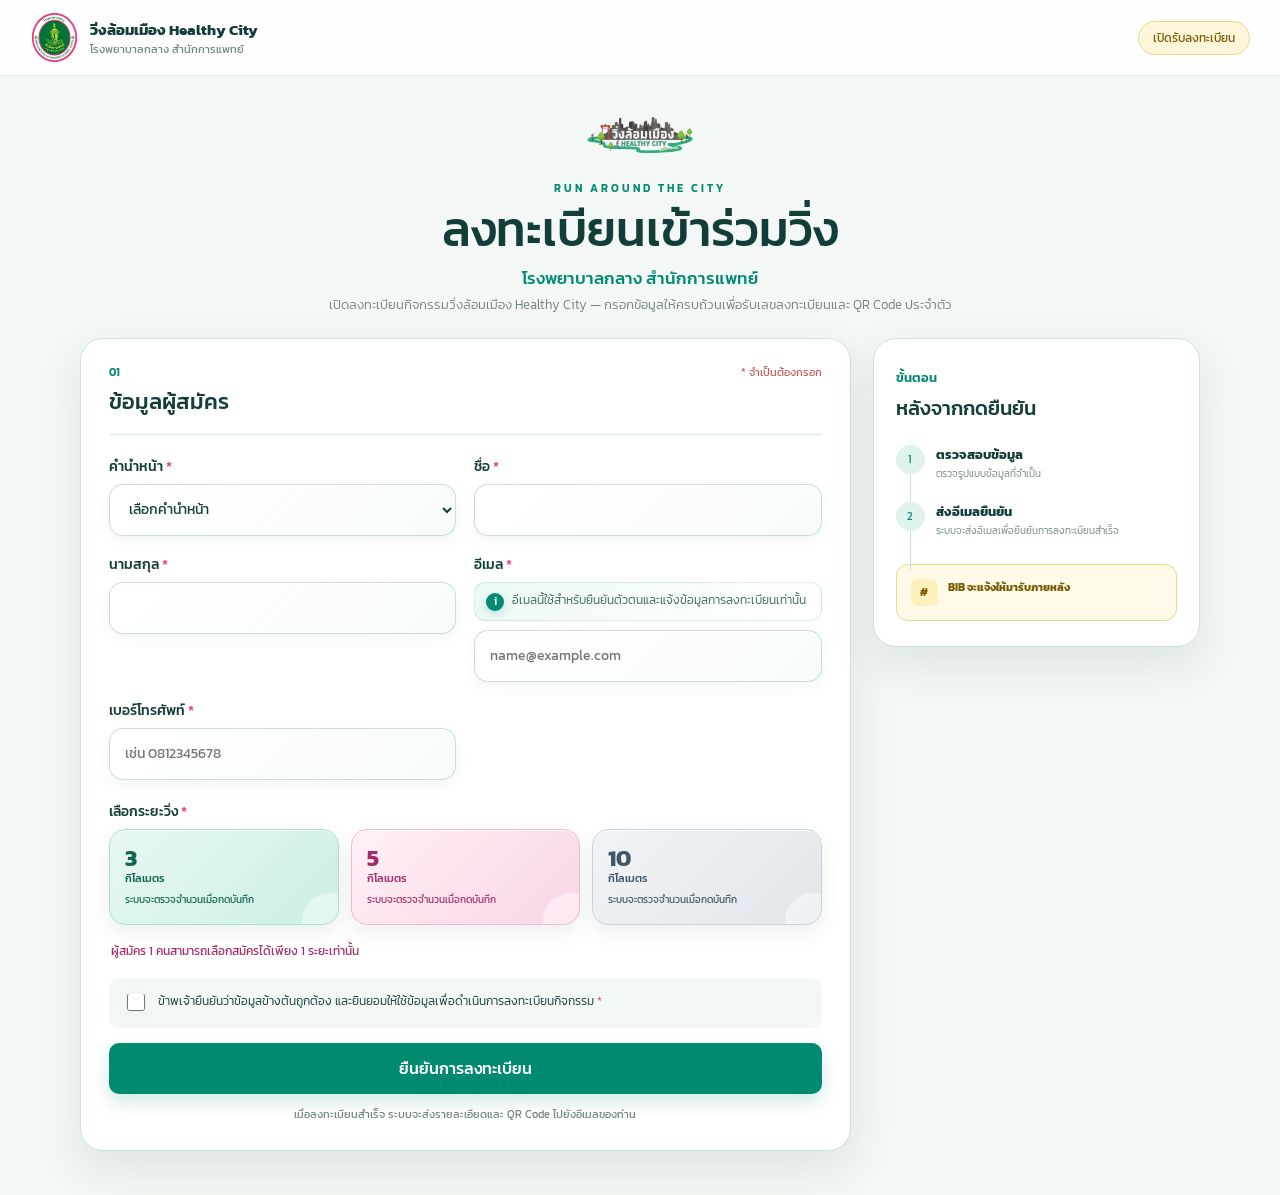
==== index.html @ 1ace6d81 "Add files via upload" ====
<!DOCTYPE html>
<html lang="th">
<head>
  <meta charset="UTF-8">
  <meta name="viewport" content="width=device-width, initial-scale=1">
  <meta name="theme-color" content="#087f5b">
  <title>ลงทะเบียนกิจกรรมวิ่งล้อมเมือง</title>
  <style>
    /* ฝังฟอนต์ Kanit ไว้ในไฟล์ เพื่อให้แสดงผลได้แม้เปิดแบบออฟไลน์ */
    @font-face{font-family:'Kanit';font-style:normal;font-display:swap;font-weight:300;src:url([data-uri]) format('woff2')}
    @font-face{font-family:'Kanit';font-style:normal;font-display:swap;font-weight:300;src:url([data-uri]) format('woff2')}
    @font-face{font-family:'Kanit';font-style:normal;font-display:swap;font-weight:400;src:url([data-uri]) format('woff2')}
    @font-face{font-family:'Kanit';font-style:normal;font-display:swap;font-weight:400;src:url([data-uri]) format('woff2')}
    @font-face{font-family:'Kanit';font-style:normal;font-display:swap;font-weight:500;src:url([data-uri]) format('woff2')}
    @font-face{font-family:'Kanit';font-style:normal;font-display:swap;font-weight:500;src:url([data-uri]) format('woff2')}
    @font-face{font-family:'Kanit';font-style:normal;font-display:swap;font-weight:600;src:url([data-uri]) format('woff2')}
    @font-face{font-family:'Kanit';font-style:normal;font-display:swap;font-weight:600;src:url([data-uri]) format('woff2')}
    @font-face{font-family:'Kanit';font-style:normal;font-display:swap;font-weight:700;src:url([data-uri]) format('woff2')}
    @font-face{font-family:'Kanit';font-style:normal;font-display:swap;font-weight:700;src:url([data-uri]) format('woff2')}
    :root{--green:#008b70;--green-dark:#073f3b;--mint:#eaf6f2;--pink:#e83f83;--yellow:#fff6d9;--ink:#123d39;--muted:#6f8580;--line:#cfe0dc;--danger:#c73535}
    *{box-sizing:border-box}
    [hidden]{display:none!important}
    /* หน้าพบชื่อ–นามสกุลซ้ำต้องมีเฉพาะปุ่มตรวจสอบและยืนยัน */
    .dialog.warning #qrLink,
    .dialog.warning #runnerDetailsPanel{display:none!important}
    body{margin:0;min-height:100vh;font-family:"Kanit",sans-serif;color:var(--ink);background:#f3f7f5}
    .topbar{height:76px;padding:10px 30px;display:flex;align-items:center;justify-content:space-between;background:rgba(255,255,255,.86);border-bottom:1px solid #e4ece9}
    .brand{display:flex;align-items:center;gap:11px}.brand img{width:49px;height:49px;object-fit:contain}.brand-text strong{display:block;font-size:15px}.brand-text span{display:block;color:var(--muted);font-size:11px}
    .status{padding:7px 14px;color:#765b00;background:var(--yellow);border:1px solid #edd689;border-radius:999px;font-size:12px}
    .page{width:min(100% - 36px,1120px);margin:auto;padding:20px 0 44px}
    .hero{text-align:center;padding:0 16px 24px}.event-logo{width:170px;height:78px;object-fit:contain;mix-blend-mode:multiply}.eyebrow{margin:0;color:var(--green);font-size:11px;font-weight:600;letter-spacing:3px}
    h1{margin:7px auto 2px;font-size:clamp(30px,4vw,48px);line-height:1.12;font-weight:500}.organization{margin:8px 0 0;color:var(--green);font-size:17px;font-weight:500}.subtitle{margin:4px 0 0;color:var(--muted);font-size:13px;font-weight:300}
    .layout{display:grid;grid-template-columns:minmax(0,2fr) minmax(245px,.85fr);gap:22px;align-items:start}
    .card,.steps{background:#fff;border:1px solid var(--line);border-radius:23px;box-shadow:0 18px 45px rgba(28,77,67,.10)}
    .card{padding:25px 28px 28px}.section-head{display:flex;justify-content:space-between;gap:16px;padding-bottom:15px;margin-bottom:20px;border-bottom:3px solid #edf3f1}.section-no{margin:0 0 5px;color:var(--green);font-size:11px;font-weight:600}.section-head h2{margin:0;font-size:22px;font-weight:500}.required-note{margin:0;color:#c65d5d;font-size:11px}
    .grid{display:grid;grid-template-columns:repeat(2,minmax(0,1fr));gap:18px}.field.full{grid-column:1/-1}label{display:block;margin-bottom:7px;font-size:14px;font-weight:500}.required{color:var(--pink)}
    input,select{width:100%;min-height:52px;padding:12px 15px;color:var(--ink);font:400 14px "Kanit",sans-serif;background:linear-gradient(135deg,rgba(255,255,255,.92),rgba(244,250,248,.78));border:1px solid rgba(136,180,169,.42);border-radius:14px;outline:none;box-shadow:inset 0 1px 0 rgba(255,255,255,.92),0 5px 14px rgba(26,82,67,.05);transition:border-color .22s,box-shadow .22s,transform .22s,background .22s}input:hover,select:hover{border-color:rgba(0,139,112,.42);background:rgba(255,255,255,.96)}input:focus,select:focus{border-color:var(--green);background:#fff;box-shadow:0 0 0 4px rgba(0,139,112,.10),0 10px 24px rgba(12,92,72,.10);transform:translateY(-1px)}
    .email-note{display:flex;align-items:flex-start;gap:8px;margin:0 0 9px;padding:9px 11px;color:#3f675d;font-size:11.5px;font-weight:300;line-height:1.45;background:linear-gradient(135deg,rgba(233,248,243,.88),rgba(255,255,255,.82));border:1px solid rgba(0,139,112,.14);border-radius:11px}.email-note::before{content:"i";display:grid;place-items:center;flex:0 0 18px;height:18px;margin-top:1px;color:#fff;font-size:11px;font-weight:500;background:var(--green);border-radius:50%;box-shadow:0 3px 8px rgba(0,139,112,.22)}
    .distance-label{margin-top:3px}.distance-options{display:grid;grid-template-columns:repeat(3,1fr);gap:12px}.distance-note{margin:10px 2px 0;color:#a52d66;font-size:12px;font-weight:400;line-height:1.5}.distance-option{position:relative}.distance-option input{position:absolute;opacity:0;pointer-events:none}.distance-option span{position:relative;display:flex;min-height:96px;padding:14px 15px;overflow:hidden;flex-direction:column;justify-content:center;border:1px solid transparent;border-radius:16px;font-size:11px;cursor:pointer;box-shadow:0 8px 20px rgba(24,77,63,.08),inset 0 1px 0 rgba(255,255,255,.9);transition:transform .2s,box-shadow .2s,border-color .2s}.distance-option span::after{content:"";position:absolute;width:56px;height:56px;right:-20px;bottom:-25px;border-radius:50%;background:rgba(255,255,255,.44)}.distance-option:nth-child(1) span{color:#11644f;background:linear-gradient(135deg,#e7f8f1,#ccefe3);border-color:#a9dfcd}.distance-option:nth-child(2) span{color:#a52d66;background:linear-gradient(135deg,#fff0f6,#f9d5e6);border-color:#efb9d2}.distance-option:nth-child(3) span{color:#40576a;background:linear-gradient(135deg,#f1f4f6,#dfe6ea);border-color:#c9d4da}.distance-option b{font-size:23px;line-height:1;color:currentColor}.quota-status{position:relative;z-index:1;display:block;margin-top:7px;font-size:10px;font-weight:400;line-height:1.35}.quota-status.full{color:#b42318;font-weight:600}.distance-option span:hover{transform:translateY(-2px);box-shadow:0 12px 26px rgba(24,77,63,.13),inset 0 1px 0 rgba(255,255,255,.95)}.distance-option input:focus-visible+span{outline:3px solid rgba(0,139,112,.22);outline-offset:2px}.distance-option input:checked+span{transform:translateY(-3px);border-color:var(--green);box-shadow:0 0 0 3px rgba(0,139,112,.15),0 14px 28px rgba(16,94,73,.16)}.distance-option input:checked+span::before{content:"✓";position:absolute;display:grid;place-items:center;top:9px;right:9px;width:22px;height:22px;color:#fff;font-size:12px;font-weight:500;background:var(--green);border-radius:50%;box-shadow:0 4px 10px rgba(0,139,112,.25)}.distance-option input:disabled+span{color:#777;background:#eef1f2;border-color:#d7dddf;cursor:not-allowed;filter:grayscale(.35);box-shadow:none}.distance-option input:disabled+span:hover{transform:none}.distance-option input:disabled+span::before{content:"เต็มแล้ว";position:absolute;z-index:2;top:8px;right:8px;padding:3px 7px;color:#fff;font-size:9px;font-weight:600;background:#c5392f;border-radius:999px}
    .terms{display:flex;align-items:flex-start;gap:10px;padding:14px;margin:18px 0 15px;background:#f3f8f6;border-radius:10px}.terms input{flex:0 0 auto;width:18px;min-height:18px;margin-top:1px;accent-color:var(--green)}.terms label{margin:0;font-size:12px;font-weight:300;line-height:1.55}
    button{width:100%;min-height:51px;padding:11px 18px;color:#fff;font:500 16px "Kanit",sans-serif;background:var(--green);border:0;border-radius:10px;cursor:pointer;box-shadow:0 8px 18px rgba(0,139,112,.18);transition:.2s}button:hover{background:#00765f;transform:translateY(-1px)}button:disabled{opacity:.62;cursor:wait;transform:none}.privacy{margin:12px 0 0;color:var(--muted);text-align:center;font-size:11px}
    .steps{padding:25px 22px}.steps small{color:var(--green);font-weight:600}.steps h2{margin:5px 0 22px;font-size:20px;font-weight:500}.step{display:grid;grid-template-columns:29px 1fr;gap:11px;position:relative;padding-bottom:21px}.step:not(:last-of-type)::after{content:"";position:absolute;left:14px;top:29px;width:1px;height:calc(100% - 18px);background:#bfe4d9}.step-no{display:grid;place-items:center;width:29px;height:29px;color:var(--green);background:#dff3ed;border-radius:50%;font-size:11px;z-index:1}.step b{display:block;font-size:13px}.step p{margin:2px 0 0;color:var(--muted);font-size:10px;font-weight:300}.bib-note{display:flex;gap:10px;padding:14px;margin-top:5px;color:#765b00;background:#fff9e8;border:1px solid #eed48c;border-radius:12px;font-size:11px}.bib-icon{display:grid;place-items:center;width:27px;height:27px;background:#fff1bd;border-radius:7px;font-weight:700}
    .modal{position:fixed;z-index:10;inset:0;display:none;align-items:flex-start;justify-content:center;padding:38px 18px;overflow:auto;background:#f3f7f5}.modal.show{display:flex}.dialog{width:min(100%,690px);padding:40px;text-align:center;background:#fff;border:1px solid var(--line);border-radius:25px;box-shadow:0 22px 55px rgba(28,77,67,.12)}.icon{display:grid;place-items:center;width:68px;height:68px;margin:0 auto 17px;color:#fff;background:var(--green);border-radius:50%;font-size:35px;box-shadow:0 10px 25px rgba(0,139,112,.22)}.dialog.error .icon{background:var(--danger)}.dialog.warning .icon{background:#e89b1c}.dialog h2{margin:0 0 8px;font-size:36px;font-weight:500}.dialog p{margin:0 0 20px;color:var(--muted);line-height:1.6}.runner-id{padding:20px;margin:0 0 18px;text-align:left;color:var(--ink);background:#f8fbfa;border:1px dashed #a8cbc2;border-radius:15px;font-size:19px;font-weight:600}.link{display:block;width:100%;margin:0 0 16px;padding:12px 16px;color:var(--green);background:#f1faf7;border:1px solid #bfe4d9;border-radius:10px;font:500 16px Kanit,sans-serif;text-decoration:none;cursor:pointer}.link:hover{background:#e4f6f0}.runner-details{margin:0 0 18px;padding:20px;text-align:left;background:#f8fbfa;border:1px solid #cfe5df;border-radius:16px}.runner-details h3{margin:0 0 15px;color:var(--green);font-size:20px;font-weight:600}.details-grid{display:grid;grid-template-columns:1fr 1fr;gap:12px}.detail-item{padding:11px 13px;background:#fff;border:1px solid #e0ece9;border-radius:10px}.detail-item.full{grid-column:1/-1}.detail-label{display:block;margin-bottom:3px;color:var(--muted);font-size:13px}.detail-value{color:var(--ink);font-weight:500}.qr-preview{display:block;width:220px;height:220px;margin:18px auto 10px;padding:8px;background:#fff;border:1px solid #dce9e6;border-radius:14px}.direct-details-link{display:block;text-align:center;color:var(--green);font-weight:500}.dialog-actions{display:grid;grid-template-columns:1fr;gap:11px}.dialog-actions.two-actions{grid-template-columns:1fr 1fr}.secondary-button{color:var(--green);background:#fff;border:1px solid var(--green);box-shadow:none}.secondary-button:hover{background:#f1faf7}
    @media(max-width:780px){.topbar{padding:9px 15px}.brand-text{display:none}.page{width:min(100% - 20px,1120px);padding-top:14px}.hero{padding-bottom:18px}.event-logo{width:145px;height:65px}h1{font-size:31px}.organization{font-size:14px}.layout{grid-template-columns:1fr}.steps{order:-1}.card{padding:22px 17px}.grid{grid-template-columns:1fr}.field.full{grid-column:auto}.dialog{padding:29px 18px}.dialog h2{font-size:29px}.details-grid{grid-template-columns:1fr}.detail-item.full{grid-column:auto}.dialog-actions,.dialog-actions.two-actions{grid-template-columns:1fr}}
  </style>
</head>
<body>
  <header class="topbar">
    <div class="brand">
      <img src="[data-uri]" alt="โลโก้โรงพยาบาลกลาง">
      <div class="brand-text"><strong>วิ่งล้อมเมือง Healthy City</strong><span>โรงพยาบาลกลาง สำนักการแพทย์</span></div>
    </div>
    <div class="status">เปิดรับลงทะเบียน</div>
  </header>
  <main class="page">
    <header class="hero">
      <img class="event-logo" src="[data-uri]" alt="วิ่งล้อมเมือง Healthy City">
      <p class="eyebrow">RUN AROUND THE CITY</p>
      <h1>ลงทะเบียนเข้าร่วมวิ่ง</h1>
      <p class="organization">โรงพยาบาลกลาง สำนักการแพทย์</p>
      <p class="subtitle">เปิดลงทะเบียนกิจกรรมวิ่งล้อมเมือง Healthy City — กรอกข้อมูลให้ครบถ้วนเพื่อรับเลขลงทะเบียนและ QR Code ประจำตัว</p>
    </header>

    <div class="layout">
    <section class="card">
      <div class="section-head"><div><p class="section-no">01</p><h2>ข้อมูลผู้สมัคร</h2></div><p class="required-note">* จำเป็นต้องกรอก</p></div>
      <form id="registrationForm">
        <div class="grid">
          <div class="field">
            <label for="prefix">คำนำหน้า <span class="required">*</span></label>
            <select id="prefix" name="prefix" required>
              <option value="" selected disabled>เลือกคำนำหน้า</option>
              <option>นาย</option><option>นาง</option><option>นางสาว</option><option>เด็กชาย</option><option>เด็กหญิง</option>
            </select>
          </div>
          <div class="field">
            <label for="firstName">ชื่อ <span class="required">*</span></label>
            <input id="firstName" name="firstName" autocomplete="given-name" required>
          </div>
          <div class="field">
            <label for="lastName">นามสกุล <span class="required">*</span></label>
            <input id="lastName" name="lastName" autocomplete="family-name" required>
          </div>
          <div class="field">
            <label for="email">อีเมล <span class="required">*</span></label>
            <p class="email-note">อีเมลนี้ใช้สำหรับยืนยันตัวตนและแจ้งข้อมูลการลงทะเบียนเท่านั้น</p>
            <input id="email" name="email" type="email" autocomplete="email" placeholder="name@example.com" required>
          </div>
          <div class="field">
            <label for="phone">เบอร์โทรศัพท์ <span class="required">*</span></label>
            <input id="phone" name="phone" type="tel" autocomplete="tel" inputmode="numeric" pattern="[0-9]{9,10}" maxlength="10" placeholder="เช่น 0812345678" required>
          </div>
          <div class="field full distance-label">
            <label>เลือกระยะวิ่ง <span class="required">*</span></label>
            <div class="distance-options">
              <label class="distance-option"><input type="radio" name="distance" value="3 KM" aria-label="ระยะ 3 กิโลเมตร" required><span><b>3</b>กิโลเมตร<small class="quota-status" data-quota-for="3 KM">กำลังตรวจสอบจำนวน...</small></span></label>
              <label class="distance-option"><input type="radio" name="distance" value="5 KM" aria-label="ระยะ 5 กิโลเมตร" required><span><b>5</b>กิโลเมตร<small class="quota-status" data-quota-for="5 KM">กำลังตรวจสอบจำนวน...</small></span></label>
              <label class="distance-option"><input type="radio" name="distance" value="10 KM" aria-label="ระยะ 10 กิโลเมตร" required><span><b>10</b>กิโลเมตร<small class="quota-status" data-quota-for="10 KM">กำลังตรวจสอบจำนวน...</small></span></label>
            </div>
            <p class="distance-note">ผู้สมัคร 1 คนสามารถเลือกสมัครได้เพียง 1 ระยะเท่านั้น</p>
          </div>
        </div>
        <div class="terms">
          <input id="acceptedTerms" name="acceptedTerms" type="checkbox" value="true" required>
          <label for="acceptedTerms">ข้าพเจ้ายืนยันว่าข้อมูลข้างต้นถูกต้อง และยินยอมให้ใช้ข้อมูลเพื่อดำเนินการลงทะเบียนกิจกรรม <span class="required">*</span></label>
        </div>
        <button id="submitButton" type="submit">ยืนยันการลงทะเบียน</button>
        <p class="privacy">เมื่อลงทะเบียนสำเร็จ ระบบจะส่งรายละเอียดและ QR Code ไปยังอีเมลของท่าน</p>
      </form>
    </section>
    <aside class="steps">
      <small>ขั้นตอน</small><h2>หลังจากกดยืนยัน</h2>
      <div class="step"><span class="step-no">1</span><div><b>ตรวจสอบข้อมูล</b><p>ตรวจรูปแบบข้อมูลที่จำเป็น</p></div></div>
      <div class="step"><span class="step-no">2</span><div><b>ส่งอีเมลยืนยัน</b><p>ระบบจะส่งอีเมลเพื่อยืนยันการลงทะเบียนสำเร็จ</p></div></div>
      <div class="bib-note"><span class="bib-icon">#</span><div><b>BIB จะแจ้งให้มารับภายหลัง</b></div></div>
    </aside>
    </div>
  </main>

  <div class="modal" id="resultModal" role="dialog" aria-modal="true" aria-labelledby="resultTitle">
    <div class="dialog" id="dialog">
      <div class="icon" id="resultIcon">✓</div>
      <h2 id="resultTitle">ลงทะเบียนสำเร็จ</h2>
      <p id="resultMessage"></p>
      <div class="runner-id" id="runnerId" hidden></div>
      <button class="link" id="qrLink" type="button" hidden>ดูข้อมูลการลงทะเบียนและ QR</button>
      <section class="runner-details" id="runnerDetailsPanel" hidden aria-live="polite">
        <h3>ข้อมูลการลงทะเบียนเดิม</h3>
        <div class="details-grid">
          <div class="detail-item">
            <span class="detail-label">เลขลงทะเบียน</span>
            <span class="detail-value" id="detailRunnerId">-</span>
          </div>
          <div class="detail-item">
            <span class="detail-label">สถานะ</span>
            <span class="detail-value" id="detailStatus">-</span>
          </div>
          <div class="detail-item full">
            <span class="detail-label">ชื่อผู้สมัคร</span>
            <span class="detail-value" id="detailFullName">-</span>
          </div>
          <div class="detail-item">
            <span class="detail-label">ระยะวิ่ง</span>
            <span class="detail-value" id="detailDistance">-</span>
          </div>
          <div class="detail-item">
            <span class="detail-label">หมายเลข BIB</span>
            <span class="detail-value" id="detailBib">จะแจ้งให้ทราบภายหลัง</span>
          </div>
        </div>
        <img class="qr-preview" id="detailQrImage" alt="QR Code สำหรับตรวจสอบข้อมูลเดิม">
        <a class="direct-details-link" id="directDetailsLink" href="#" target="_blank" rel="noopener">เปิดหน้าข้อมูลฉบับเต็ม</a>
      </section>
      <div class="dialog-actions">
        <button id="editRegistration" class="secondary-button" type="button" hidden>กลับไปตรวจสอบ</button>
        <button id="confirmRegistration" type="button" hidden>ยืนยัน ลงทะเบียนต่อ</button>
        <button id="nextRegistration" type="button" hidden>ลงทะเบียนบุคคลอื่น</button>
        <button id="closeModal" type="button">ปิดหน้าต่าง</button>
      </div>
    </div>
  </div>

  <script>
    const WEB_APP_URL = 'https://script.google.com/macros/s/AKfycbz1IH-RT9X1-ilpni6YQUf0OSOhnWHYi_dxBUuKFxg1UXVMZ0C-xjmSi99YsB6pORqdmw/exec';
    const form = document.getElementById('registrationForm');
    const submitButton = document.getElementById('submitButton');
    const modal = document.getElementById('resultModal');
    const dialog = document.getElementById('dialog');
    const resultIcon = document.getElementById('resultIcon');
    const resultTitle = document.getElementById('resultTitle');
    const resultMessage = document.getElementById('resultMessage');
    const runnerId = document.getElementById('runnerId');
    const qrLink = document.getElementById('qrLink');
    const runnerDetailsPanel = document.getElementById('runnerDetailsPanel');
    const detailRunnerId = document.getElementById('detailRunnerId');
    const detailStatus = document.getElementById('detailStatus');
    const detailFullName = document.getElementById('detailFullName');
    const detailDistance = document.getElementById('detailDistance');
    const detailBib = document.getElementById('detailBib');
    const detailQrImage = document.getElementById('detailQrImage');
    const directDetailsLink = document.getElementById('directDetailsLink');
    const dialogActions = document.querySelector('.dialog-actions');
    const closeModalButton = document.getElementById('closeModal');
    const editRegistrationButton = document.getElementById('editRegistration');
    const confirmRegistrationButton = document.getElementById('confirmRegistration');
    const nextRegistrationButton = document.getElementById('nextRegistration');
    let pendingRegistrationData = null;
    let currentDetailsUrl = '';
    let currentRunner = null;
    const distanceInputs = Array.from(
      document.querySelectorAll('input[name="distance"]')
    );
    const quotaRefreshMilliseconds = 30000;

    loadDistanceAvailability();
    window.setInterval(
      loadDistanceAvailability,
      quotaRefreshMilliseconds
    );

    form.addEventListener('submit', async (event) => {
      event.preventDefault();
      if (!form.reportValidity()) return;
      const data = Object.fromEntries(new FormData(form).entries());
      data.acceptedTerms = document.getElementById('acceptedTerms').checked;
      await submitRegistration(data);
    });

    async function submitRegistration(data) {
      submitButton.disabled = true;
      submitButton.textContent = 'กำลังบันทึกข้อมูล...';
      try {
        const response = await fetch(WEB_APP_URL, {
          method: 'POST',
          headers: { 'Content-Type': 'text/plain;charset=utf-8' },
          body: JSON.stringify(data),
          redirect: 'follow'
        });
        if (!response.ok) throw new Error('ไม่สามารถเชื่อมต่อระบบได้');
        const result = await response.json();
        pendingRegistrationData = result.requiresConfirmation ? data : null;
        showResult(result);
        if (result.success || result.quotaFull) {
          loadDistanceAvailability();
        }
      } catch (error) {
        showResult({ success:false, message:'เชื่อมต่อระบบไม่สำเร็จ กรุณาลองใหม่อีกครั้ง หรือติดต่อเจ้าหน้าที่' });
      } finally {
        submitButton.disabled = false;
        submitButton.textContent = 'ยืนยันการลงทะเบียน';
      }
    }

    function showResult(result) {
      const ok = Boolean(result.success);
      const warning = Boolean(result.warning && result.requiresConfirmation);
      const duplicate = Boolean(result.duplicate);
      const quotaFull = Boolean(result.quotaFull);
      dialog.classList.toggle('error', !ok && !warning);
      dialog.classList.toggle('success', ok);
      dialog.classList.toggle('warning', warning);
      resultIcon.textContent = ok ? '✓' : '!';
      resultTitle.textContent = ok
        ? 'ลงทะเบียนสำเร็จ'
        : warning
          ? 'พบชื่อ–นามสกุลซ้ำ'
          : duplicate
            ? 'พบข้อมูลลงทะเบียนแล้ว'
            : quotaFull
              ? 'ระยะวิ่งเต็มแล้ว'
              : 'ไม่สามารถลงทะเบียนได้';
      resultMessage.textContent = result.message || (ok ? 'ระบบบันทึกข้อมูลเรียบร้อยแล้ว' : 'กรุณาตรวจสอบข้อมูลและลองใหม่');
      runnerId.hidden = !(ok || duplicate || warning) || !result.runnerId;
      runnerId.textContent = result.runnerId ? 'เลขลงทะเบียน: ' + result.runnerId : '';
      const detailsUrl = getRunnerDetailsUrl(result);
      currentDetailsUrl = detailsUrl;
      currentRunner = result.runner && typeof result.runner === 'object'
        ? result.runner
        : null;
      runnerDetailsPanel.hidden = true;
      detailQrImage.removeAttribute('src');
      // กรณีชื่อซ้ำแต่เบอร์โทรต่างกัน ให้เหลือเฉพาะ
      // “กลับไปตรวจสอบ” และ “ยืนยัน ลงทะเบียนต่อ”
      qrLink.hidden =
        warning ||
        !(ok || duplicate) ||
        (!detailsUrl && !currentRunner);
      qrLink.textContent = 'ดูข้อมูลการลงทะเบียนและ QR';
      editRegistrationButton.hidden = !warning;
      confirmRegistrationButton.hidden = !warning;
      nextRegistrationButton.hidden = !(ok || duplicate);
      closeModalButton.hidden = warning || duplicate;
      dialogActions.classList.toggle('two-actions', warning || ok || duplicate);
      modal.classList.add('show');
    }

    async function loadDistanceAvailability() {
      try {
        const url = new URL(WEB_APP_URL);
        url.searchParams.set('action', 'quota');
        url.searchParams.set('_', Date.now().toString());
        const response = await fetch(url.toString(), {
          method: 'GET',
          redirect: 'follow',
          cache: 'no-store'
        });

        if (!response.ok) {
          throw new Error('โหลดจำนวนผู้สมัครไม่สำเร็จ');
        }

        const result = await response.json();

        if (!result.success || !result.distances) {
          throw new Error(result.message || 'ไม่พบข้อมูลโควตา');
        }

        distanceInputs.forEach(function (input) {
          const status = document.querySelector(
            '[data-quota-for="' + input.value + '"]'
          );
          const availability = result.distances[input.value];

          if (!status || !availability) return;

          const hasLimit =
            availability.limit !== null &&
            availability.limit !== undefined;
          const isFull = Boolean(availability.full);
          input.disabled = isFull;
          status.classList.toggle('full', isFull);

          if (!hasLimit) {
            status.textContent = 'เปิดรับสมัคร';
          } else if (isFull) {
            status.textContent =
              'ครบ ' + availability.limit + ' คน ปิดรับสมัคร';
          } else {
            status.textContent =
              'สมัครแล้ว ' +
              availability.registered +
              ' / ' +
              availability.limit +
              ' คน · เหลือ ' +
              availability.remaining +
              ' ที่';
          }

          if (isFull && input.checked) {
            input.checked = false;
          }
        });
      } catch (error) {
        distanceInputs.forEach(function (input) {
          const status = document.querySelector(
            '[data-quota-for="' + input.value + '"]'
          );

          if (!status) return;
          status.textContent = 'ระบบจะตรวจจำนวนเมื่อกดบันทึก';
          status.classList.remove('full');
        });
      }
    }

    function getRunnerDetailsUrl(result) {
      const returnedUrl = String(result.detailsUrl || result.qrUrl || '').trim();
      let token = String(result.qrToken || '').trim();

      // ใช้เฉพาะ QR Token แล้วสร้าง URL ไปยัง Apps Script โดยตรงเสมอ
      // ไม่ใช้ QR_URL เดิมเป็นปลายทาง เพราะข้อมูลเก่าบางแถวอาจชี้กลับ
      // ไปยังหน้า GitHub Pages ซึ่งจะแสดงแบบฟอร์มลงทะเบียนอีกครั้ง
      if (!token && returnedUrl) {
        try {
          const url = new URL(returnedUrl);
          token = String(url.searchParams.get('token') || '').trim();
        } catch (error) {
          // หาก URL เดิมไม่สมบูรณ์ จะซ่อนปุ่มแทนการเปิดผิดหน้า
        }
      }

      if (!token) return '';

      const url = new URL(WEB_APP_URL);
      url.searchParams.set('view', 'runner');
      url.searchParams.set('token', token);
      return url.toString();
    }

    qrLink.addEventListener('click', () => {
      if (!currentRunner) {
        if (currentDetailsUrl) {
          window.location.href = currentDetailsUrl;
        }
        return;
      }

      const fullName = [
        currentRunner.prefix || '',
        currentRunner.firstName || '',
        currentRunner.lastName || ''
      ].join(' ').replace(/\s+/g, ' ').trim();

      detailRunnerId.textContent =
        currentRunner.runnerId || runnerId.textContent.replace('เลขลงทะเบียน:', '').trim() || '-';
      detailStatus.textContent =
        String(currentRunner.registrationStatus || '').toUpperCase() === 'CONFIRMED'
          ? 'ลงทะเบียนสำเร็จ'
          : (currentRunner.registrationStatus || '-');
      detailFullName.textContent = fullName || '-';
      detailDistance.textContent = currentRunner.distance || '-';
      detailBib.textContent =
        currentRunner.bibNumber || 'จะแจ้งให้ทราบภายหลัง';

      if (currentDetailsUrl) {
        detailQrImage.src =
          'https://quickchart.io/qr?size=260&margin=2&text=' +
          encodeURIComponent(currentDetailsUrl);
        detailQrImage.hidden = false;
        directDetailsLink.href = currentDetailsUrl;
        directDetailsLink.hidden = false;
      } else {
        detailQrImage.hidden = true;
        directDetailsLink.hidden = true;
      }

      runnerDetailsPanel.hidden = false;
      qrLink.textContent = 'แสดงข้อมูลเดิมและ QR แล้ว';
      runnerDetailsPanel.scrollIntoView({
        behavior: 'smooth',
        block: 'nearest'
      });
    });

    closeModalButton.addEventListener('click', closeResultModal);
    editRegistrationButton.addEventListener('click', closeResultModal);
    nextRegistrationButton.addEventListener('click', () => {
      form.reset();
      closeResultModal();
      window.scrollTo({ top: 0, behavior: 'smooth' });
      document.getElementById('prefix').focus();
    });
    confirmRegistrationButton.addEventListener('click', async () => {
      if (!pendingRegistrationData) return;
      const confirmedData = {
        ...pendingRegistrationData,
        confirmSameNameDifferentPhone: true
      };
      confirmRegistrationButton.disabled = true;
      confirmRegistrationButton.textContent = 'กำลังยืนยัน...';
      modal.classList.remove('show');
      try {
        await submitRegistration(confirmedData);
      } finally {
        confirmRegistrationButton.disabled = false;
        confirmRegistrationButton.textContent = 'ยืนยัน ลงทะเบียนต่อ';
      }
    });

    function closeResultModal() {
      modal.classList.remove('show');
      pendingRegistrationData = null;
      currentDetailsUrl = '';
      currentRunner = null;
      runnerDetailsPanel.hidden = true;
    }

    modal.addEventListener('click', (event) => {
      if (event.target === modal && !pendingRegistrationData) {
        closeResultModal();
      }
    });
  </script>
</body>
</html>
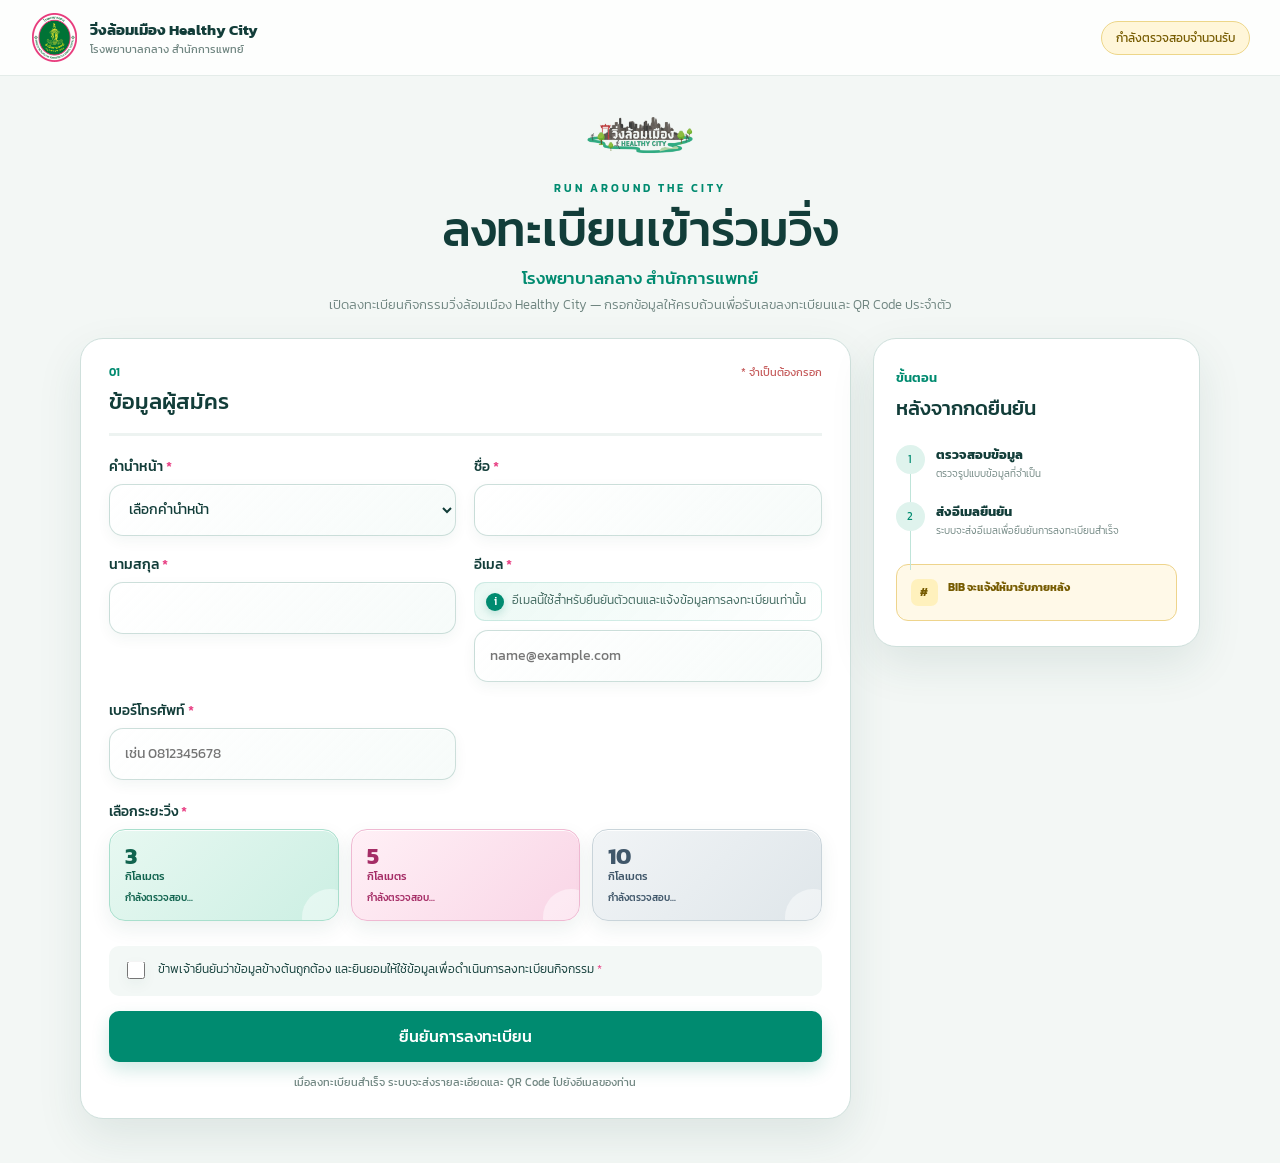
==== commit c4f0aad5: "Add files via upload" ====
--- a/index.html
+++ b/index.html
@@ -19,14 +19,10 @@
     @font-face{font-family:'Kanit';font-style:normal;font-display:swap;font-weight:700;src:url([data-uri]) format('woff2')}
     :root{--green:#008b70;--green-dark:#073f3b;--mint:#eaf6f2;--pink:#e83f83;--yellow:#fff6d9;--ink:#123d39;--muted:#6f8580;--line:#cfe0dc;--danger:#c73535}
     *{box-sizing:border-box}
-    [hidden]{display:none!important}
-    /* หน้าพบชื่อ–นามสกุลซ้ำต้องมีเฉพาะปุ่มตรวจสอบและยืนยัน */
-    .dialog.warning #qrLink,
-    .dialog.warning #runnerDetailsPanel{display:none!important}
     body{margin:0;min-height:100vh;font-family:"Kanit",sans-serif;color:var(--ink);background:#f3f7f5}
     .topbar{height:76px;padding:10px 30px;display:flex;align-items:center;justify-content:space-between;background:rgba(255,255,255,.86);border-bottom:1px solid #e4ece9}
     .brand{display:flex;align-items:center;gap:11px}.brand img{width:49px;height:49px;object-fit:contain}.brand-text strong{display:block;font-size:15px}.brand-text span{display:block;color:var(--muted);font-size:11px}
-    .status{padding:7px 14px;color:#765b00;background:var(--yellow);border:1px solid #edd689;border-radius:999px;font-size:12px}
+    .status{padding:7px 14px;color:#765b00;background:var(--yellow);border:1px solid #edd689;border-radius:999px;font-size:12px}.status.closed{color:#8b3434;background:#fff0f0;border-color:#e8bebe}
     .page{width:min(100% - 36px,1120px);margin:auto;padding:20px 0 44px}
     .hero{text-align:center;padding:0 16px 24px}.event-logo{width:170px;height:78px;object-fit:contain;mix-blend-mode:multiply}.eyebrow{margin:0;color:var(--green);font-size:11px;font-weight:600;letter-spacing:3px}
     h1{margin:7px auto 2px;font-size:clamp(30px,4vw,48px);line-height:1.12;font-weight:500}.organization{margin:8px 0 0;color:var(--green);font-size:17px;font-weight:500}.subtitle{margin:4px 0 0;color:var(--muted);font-size:13px;font-weight:300}
@@ -36,12 +32,12 @@
     .grid{display:grid;grid-template-columns:repeat(2,minmax(0,1fr));gap:18px}.field.full{grid-column:1/-1}label{display:block;margin-bottom:7px;font-size:14px;font-weight:500}.required{color:var(--pink)}
     input,select{width:100%;min-height:52px;padding:12px 15px;color:var(--ink);font:400 14px "Kanit",sans-serif;background:linear-gradient(135deg,rgba(255,255,255,.92),rgba(244,250,248,.78));border:1px solid rgba(136,180,169,.42);border-radius:14px;outline:none;box-shadow:inset 0 1px 0 rgba(255,255,255,.92),0 5px 14px rgba(26,82,67,.05);transition:border-color .22s,box-shadow .22s,transform .22s,background .22s}input:hover,select:hover{border-color:rgba(0,139,112,.42);background:rgba(255,255,255,.96)}input:focus,select:focus{border-color:var(--green);background:#fff;box-shadow:0 0 0 4px rgba(0,139,112,.10),0 10px 24px rgba(12,92,72,.10);transform:translateY(-1px)}
     .email-note{display:flex;align-items:flex-start;gap:8px;margin:0 0 9px;padding:9px 11px;color:#3f675d;font-size:11.5px;font-weight:300;line-height:1.45;background:linear-gradient(135deg,rgba(233,248,243,.88),rgba(255,255,255,.82));border:1px solid rgba(0,139,112,.14);border-radius:11px}.email-note::before{content:"i";display:grid;place-items:center;flex:0 0 18px;height:18px;margin-top:1px;color:#fff;font-size:11px;font-weight:500;background:var(--green);border-radius:50%;box-shadow:0 3px 8px rgba(0,139,112,.22)}
-    .distance-label{margin-top:3px}.distance-options{display:grid;grid-template-columns:repeat(3,1fr);gap:12px}.distance-note{margin:10px 2px 0;color:#a52d66;font-size:12px;font-weight:400;line-height:1.5}.distance-option{position:relative}.distance-option input{position:absolute;opacity:0;pointer-events:none}.distance-option span{position:relative;display:flex;min-height:96px;padding:14px 15px;overflow:hidden;flex-direction:column;justify-content:center;border:1px solid transparent;border-radius:16px;font-size:11px;cursor:pointer;box-shadow:0 8px 20px rgba(24,77,63,.08),inset 0 1px 0 rgba(255,255,255,.9);transition:transform .2s,box-shadow .2s,border-color .2s}.distance-option span::after{content:"";position:absolute;width:56px;height:56px;right:-20px;bottom:-25px;border-radius:50%;background:rgba(255,255,255,.44)}.distance-option:nth-child(1) span{color:#11644f;background:linear-gradient(135deg,#e7f8f1,#ccefe3);border-color:#a9dfcd}.distance-option:nth-child(2) span{color:#a52d66;background:linear-gradient(135deg,#fff0f6,#f9d5e6);border-color:#efb9d2}.distance-option:nth-child(3) span{color:#40576a;background:linear-gradient(135deg,#f1f4f6,#dfe6ea);border-color:#c9d4da}.distance-option b{font-size:23px;line-height:1;color:currentColor}.quota-status{position:relative;z-index:1;display:block;margin-top:7px;font-size:10px;font-weight:400;line-height:1.35}.quota-status.full{color:#b42318;font-weight:600}.distance-option span:hover{transform:translateY(-2px);box-shadow:0 12px 26px rgba(24,77,63,.13),inset 0 1px 0 rgba(255,255,255,.95)}.distance-option input:focus-visible+span{outline:3px solid rgba(0,139,112,.22);outline-offset:2px}.distance-option input:checked+span{transform:translateY(-3px);border-color:var(--green);box-shadow:0 0 0 3px rgba(0,139,112,.15),0 14px 28px rgba(16,94,73,.16)}.distance-option input:checked+span::before{content:"✓";position:absolute;display:grid;place-items:center;top:9px;right:9px;width:22px;height:22px;color:#fff;font-size:12px;font-weight:500;background:var(--green);border-radius:50%;box-shadow:0 4px 10px rgba(0,139,112,.25)}.distance-option input:disabled+span{color:#777;background:#eef1f2;border-color:#d7dddf;cursor:not-allowed;filter:grayscale(.35);box-shadow:none}.distance-option input:disabled+span:hover{transform:none}.distance-option input:disabled+span::before{content:"เต็มแล้ว";position:absolute;z-index:2;top:8px;right:8px;padding:3px 7px;color:#fff;font-size:9px;font-weight:600;background:#c5392f;border-radius:999px}
+    .distance-label{margin-top:3px}.distance-options{display:grid;grid-template-columns:repeat(3,1fr);gap:12px}.distance-option{position:relative}.distance-option input{position:absolute;opacity:0;pointer-events:none}.distance-option span{position:relative;display:flex;min-height:92px;padding:14px 15px;overflow:hidden;flex-direction:column;justify-content:center;border:1px solid transparent;border-radius:16px;font-size:11px;cursor:pointer;box-shadow:0 8px 20px rgba(24,77,63,.08),inset 0 1px 0 rgba(255,255,255,.9);transition:transform .2s,box-shadow .2s,border-color .2s,opacity .2s,filter .2s}.distance-option span::after{content:"";position:absolute;width:56px;height:56px;right:-20px;bottom:-25px;border-radius:50%;background:rgba(255,255,255,.44)}.distance-option:nth-child(1) span{color:#11644f;background:linear-gradient(135deg,#e7f8f1,#ccefe3);border-color:#a9dfcd}.distance-option:nth-child(2) span{color:#a52d66;background:linear-gradient(135deg,#fff0f6,#f9d5e6);border-color:#efb9d2}.distance-option:nth-child(3) span{color:#40576a;background:linear-gradient(135deg,#f1f4f6,#dfe6ea);border-color:#c9d4da}.distance-option b{font-size:23px;line-height:1;color:currentColor}.distance-status{position:relative;z-index:1;display:block;margin-top:7px;font-size:10px;font-weight:500;line-height:1.35;color:currentColor}.quota-live-note{margin:9px 2px 0;color:var(--muted);font-size:10.5px;font-weight:300}.distance-option span:hover{transform:translateY(-2px);box-shadow:0 12px 26px rgba(24,77,63,.13),inset 0 1px 0 rgba(255,255,255,.95)}.distance-option input:focus-visible+span{outline:3px solid rgba(0,139,112,.22);outline-offset:2px}.distance-option input:checked+span{transform:translateY(-3px);border-color:var(--green);box-shadow:0 0 0 3px rgba(0,139,112,.15),0 14px 28px rgba(16,94,73,.16)}.distance-option input:checked+span::before{content:"✓";position:absolute;display:grid;place-items:center;top:9px;right:9px;width:22px;height:22px;color:#fff;font-size:12px;font-weight:500;background:var(--green);border-radius:50%;box-shadow:0 4px 10px rgba(0,139,112,.25)}.distance-option.is-closed span,.distance-option input:disabled+span{opacity:.58;filter:grayscale(.55);cursor:not-allowed;box-shadow:none}.distance-option.is-closed span:hover,.distance-option input:disabled+span:hover{transform:none}
     .terms{display:flex;align-items:flex-start;gap:10px;padding:14px;margin:18px 0 15px;background:#f3f8f6;border-radius:10px}.terms input{flex:0 0 auto;width:18px;min-height:18px;margin-top:1px;accent-color:var(--green)}.terms label{margin:0;font-size:12px;font-weight:300;line-height:1.55}
     button{width:100%;min-height:51px;padding:11px 18px;color:#fff;font:500 16px "Kanit",sans-serif;background:var(--green);border:0;border-radius:10px;cursor:pointer;box-shadow:0 8px 18px rgba(0,139,112,.18);transition:.2s}button:hover{background:#00765f;transform:translateY(-1px)}button:disabled{opacity:.62;cursor:wait;transform:none}.privacy{margin:12px 0 0;color:var(--muted);text-align:center;font-size:11px}
     .steps{padding:25px 22px}.steps small{color:var(--green);font-weight:600}.steps h2{margin:5px 0 22px;font-size:20px;font-weight:500}.step{display:grid;grid-template-columns:29px 1fr;gap:11px;position:relative;padding-bottom:21px}.step:not(:last-of-type)::after{content:"";position:absolute;left:14px;top:29px;width:1px;height:calc(100% - 18px);background:#bfe4d9}.step-no{display:grid;place-items:center;width:29px;height:29px;color:var(--green);background:#dff3ed;border-radius:50%;font-size:11px;z-index:1}.step b{display:block;font-size:13px}.step p{margin:2px 0 0;color:var(--muted);font-size:10px;font-weight:300}.bib-note{display:flex;gap:10px;padding:14px;margin-top:5px;color:#765b00;background:#fff9e8;border:1px solid #eed48c;border-radius:12px;font-size:11px}.bib-icon{display:grid;place-items:center;width:27px;height:27px;background:#fff1bd;border-radius:7px;font-weight:700}
-    .modal{position:fixed;z-index:10;inset:0;display:none;align-items:flex-start;justify-content:center;padding:38px 18px;overflow:auto;background:#f3f7f5}.modal.show{display:flex}.dialog{width:min(100%,690px);padding:40px;text-align:center;background:#fff;border:1px solid var(--line);border-radius:25px;box-shadow:0 22px 55px rgba(28,77,67,.12)}.icon{display:grid;place-items:center;width:68px;height:68px;margin:0 auto 17px;color:#fff;background:var(--green);border-radius:50%;font-size:35px;box-shadow:0 10px 25px rgba(0,139,112,.22)}.dialog.error .icon{background:var(--danger)}.dialog.warning .icon{background:#e89b1c}.dialog h2{margin:0 0 8px;font-size:36px;font-weight:500}.dialog p{margin:0 0 20px;color:var(--muted);line-height:1.6}.runner-id{padding:20px;margin:0 0 18px;text-align:left;color:var(--ink);background:#f8fbfa;border:1px dashed #a8cbc2;border-radius:15px;font-size:19px;font-weight:600}.link{display:block;width:100%;margin:0 0 16px;padding:12px 16px;color:var(--green);background:#f1faf7;border:1px solid #bfe4d9;border-radius:10px;font:500 16px Kanit,sans-serif;text-decoration:none;cursor:pointer}.link:hover{background:#e4f6f0}.runner-details{margin:0 0 18px;padding:20px;text-align:left;background:#f8fbfa;border:1px solid #cfe5df;border-radius:16px}.runner-details h3{margin:0 0 15px;color:var(--green);font-size:20px;font-weight:600}.details-grid{display:grid;grid-template-columns:1fr 1fr;gap:12px}.detail-item{padding:11px 13px;background:#fff;border:1px solid #e0ece9;border-radius:10px}.detail-item.full{grid-column:1/-1}.detail-label{display:block;margin-bottom:3px;color:var(--muted);font-size:13px}.detail-value{color:var(--ink);font-weight:500}.qr-preview{display:block;width:220px;height:220px;margin:18px auto 10px;padding:8px;background:#fff;border:1px solid #dce9e6;border-radius:14px}.direct-details-link{display:block;text-align:center;color:var(--green);font-weight:500}.dialog-actions{display:grid;grid-template-columns:1fr;gap:11px}.dialog-actions.two-actions{grid-template-columns:1fr 1fr}.secondary-button{color:var(--green);background:#fff;border:1px solid var(--green);box-shadow:none}.secondary-button:hover{background:#f1faf7}
-    @media(max-width:780px){.topbar{padding:9px 15px}.brand-text{display:none}.page{width:min(100% - 20px,1120px);padding-top:14px}.hero{padding-bottom:18px}.event-logo{width:145px;height:65px}h1{font-size:31px}.organization{font-size:14px}.layout{grid-template-columns:1fr}.steps{order:-1}.card{padding:22px 17px}.grid{grid-template-columns:1fr}.field.full{grid-column:auto}.dialog{padding:29px 18px}.dialog h2{font-size:29px}.details-grid{grid-template-columns:1fr}.detail-item.full{grid-column:auto}.dialog-actions,.dialog-actions.two-actions{grid-template-columns:1fr}}
+    .modal{position:fixed;z-index:10;inset:0;display:none;align-items:flex-start;justify-content:center;padding:38px 18px;overflow:auto;background:#f3f7f5}.modal.show{display:flex}.dialog{width:min(100%,690px);padding:40px;text-align:center;background:#fff;border:1px solid var(--line);border-radius:25px;box-shadow:0 22px 55px rgba(28,77,67,.12)}.icon{display:grid;place-items:center;width:68px;height:68px;margin:0 auto 17px;color:#fff;background:var(--green);border-radius:50%;font-size:35px;box-shadow:0 10px 25px rgba(0,139,112,.22)}.dialog.error .icon{background:var(--danger)}.dialog.warning .icon{background:#e89b1c}.dialog h2{margin:0 0 8px;font-size:36px;font-weight:500}.dialog p{margin:0 0 20px;color:var(--muted);line-height:1.6}.runner-id{padding:20px;margin:0 0 18px;text-align:left;color:var(--ink);background:#f8fbfa;border:1px dashed #a8cbc2;border-radius:15px;font-size:19px;font-weight:600}.link{display:block;margin:0 0 16px;color:var(--green);font-weight:500}.dialog-actions{display:grid;grid-template-columns:1fr;gap:11px}.dialog-actions.two-actions{grid-template-columns:1fr 1fr}.secondary-button{color:var(--green);background:#fff;border:1px solid var(--green);box-shadow:none}.secondary-button:hover{background:#f1faf7}
+    @media(max-width:780px){.topbar{padding:9px 15px}.brand-text{display:none}.page{width:min(100% - 20px,1120px);padding-top:14px}.hero{padding-bottom:18px}.event-logo{width:145px;height:65px}h1{font-size:31px}.organization{font-size:14px}.layout{grid-template-columns:1fr}.steps{order:-1}.card{padding:22px 17px}.grid{grid-template-columns:1fr}.field.full{grid-column:auto}.dialog{padding:29px 18px}.dialog h2{font-size:29px}.dialog-actions,.dialog-actions.two-actions{grid-template-columns:1fr}}
   </style>
 </head>
 <body>
@@ -50,7 +46,7 @@
       <img src="[data-uri]" alt="โลโก้โรงพยาบาลกลาง">
       <div class="brand-text"><strong>วิ่งล้อมเมือง Healthy City</strong><span>โรงพยาบาลกลาง สำนักการแพทย์</span></div>
     </div>
-    <div class="status">เปิดรับลงทะเบียน</div>
+    <div class="status" id="registrationStatus">กำลังตรวจสอบจำนวนรับ</div>
   </header>
   <main class="page">
     <header class="hero">
@@ -93,11 +89,10 @@
           <div class="field full distance-label">
             <label>เลือกระยะวิ่ง <span class="required">*</span></label>
             <div class="distance-options">
-              <label class="distance-option"><input type="radio" name="distance" value="3 KM" aria-label="ระยะ 3 กิโลเมตร" required><span><b>3</b>กิโลเมตร<small class="quota-status" data-quota-for="3 KM">กำลังตรวจสอบจำนวน...</small></span></label>
-              <label class="distance-option"><input type="radio" name="distance" value="5 KM" aria-label="ระยะ 5 กิโลเมตร" required><span><b>5</b>กิโลเมตร<small class="quota-status" data-quota-for="5 KM">กำลังตรวจสอบจำนวน...</small></span></label>
-              <label class="distance-option"><input type="radio" name="distance" value="10 KM" aria-label="ระยะ 10 กิโลเมตร" required><span><b>10</b>กิโลเมตร<small class="quota-status" data-quota-for="10 KM">กำลังตรวจสอบจำนวน...</small></span></label>
+              <label class="distance-option"><input type="radio" name="distance" value="3 KM" aria-label="ระยะ 3 กิโลเมตร" required><span><b>3</b>กิโลเมตร<small class="distance-status" data-quota="3 KM">กำลังตรวจสอบ...</small></span></label>
+              <label class="distance-option"><input type="radio" name="distance" value="5 KM" aria-label="ระยะ 5 กิโลเมตร"><span><b>5</b>กิโลเมตร<small class="distance-status" data-quota="5 KM">กำลังตรวจสอบ...</small></span></label>
+              <label class="distance-option"><input type="radio" name="distance" value="10 KM" aria-label="ระยะ 10 กิโลเมตร"><span><b>10</b>กิโลเมตร<small class="distance-status" data-quota="10 KM">กำลังตรวจสอบ...</small></span></label>
             </div>
-            <p class="distance-note">ผู้สมัคร 1 คนสามารถเลือกสมัครได้เพียง 1 ระยะเท่านั้น</p>
           </div>
         </div>
         <div class="terms">
@@ -123,38 +118,10 @@
       <h2 id="resultTitle">ลงทะเบียนสำเร็จ</h2>
       <p id="resultMessage"></p>
       <div class="runner-id" id="runnerId" hidden></div>
-      <button class="link" id="qrLink" type="button" hidden>ดูข้อมูลการลงทะเบียนและ QR</button>
-      <section class="runner-details" id="runnerDetailsPanel" hidden aria-live="polite">
-        <h3>ข้อมูลการลงทะเบียนเดิม</h3>
-        <div class="details-grid">
-          <div class="detail-item">
-            <span class="detail-label">เลขลงทะเบียน</span>
-            <span class="detail-value" id="detailRunnerId">-</span>
-          </div>
-          <div class="detail-item">
-            <span class="detail-label">สถานะ</span>
-            <span class="detail-value" id="detailStatus">-</span>
-          </div>
-          <div class="detail-item full">
-            <span class="detail-label">ชื่อผู้สมัคร</span>
-            <span class="detail-value" id="detailFullName">-</span>
-          </div>
-          <div class="detail-item">
-            <span class="detail-label">ระยะวิ่ง</span>
-            <span class="detail-value" id="detailDistance">-</span>
-          </div>
-          <div class="detail-item">
-            <span class="detail-label">หมายเลข BIB</span>
-            <span class="detail-value" id="detailBib">จะแจ้งให้ทราบภายหลัง</span>
-          </div>
-        </div>
-        <img class="qr-preview" id="detailQrImage" alt="QR Code สำหรับตรวจสอบข้อมูลเดิม">
-        <a class="direct-details-link" id="directDetailsLink" href="#" target="_blank" rel="noopener">เปิดหน้าข้อมูลฉบับเต็ม</a>
-      </section>
+      <a class="link" id="qrLink" href="#" target="_blank" rel="noopener" hidden>เปิดข้อมูลการลงทะเบียนและ QR</a>
       <div class="dialog-actions">
         <button id="editRegistration" class="secondary-button" type="button" hidden>กลับไปตรวจสอบ</button>
         <button id="confirmRegistration" type="button" hidden>ยืนยัน ลงทะเบียนต่อ</button>
-        <button id="nextRegistration" type="button" hidden>ลงทะเบียนบุคคลอื่น</button>
         <button id="closeModal" type="button">ปิดหน้าต่าง</button>
       </div>
     </div>
@@ -171,32 +138,78 @@
     const resultMessage = document.getElementById('resultMessage');
     const runnerId = document.getElementById('runnerId');
     const qrLink = document.getElementById('qrLink');
-    const runnerDetailsPanel = document.getElementById('runnerDetailsPanel');
-    const detailRunnerId = document.getElementById('detailRunnerId');
-    const detailStatus = document.getElementById('detailStatus');
-    const detailFullName = document.getElementById('detailFullName');
-    const detailDistance = document.getElementById('detailDistance');
-    const detailBib = document.getElementById('detailBib');
-    const detailQrImage = document.getElementById('detailQrImage');
-    const directDetailsLink = document.getElementById('directDetailsLink');
     const dialogActions = document.querySelector('.dialog-actions');
     const closeModalButton = document.getElementById('closeModal');
     const editRegistrationButton = document.getElementById('editRegistration');
     const confirmRegistrationButton = document.getElementById('confirmRegistration');
-    const nextRegistrationButton = document.getElementById('nextRegistration');
+    const registrationStatus = document.getElementById('registrationStatus');
+    const distanceInputs = Array.from(document.querySelectorAll('input[name="distance"]'));
+    const QUOTA_REFRESH_MS = 20000;
     let pendingRegistrationData = null;
-    let currentDetailsUrl = '';
-    let currentRunner = null;
-    const distanceInputs = Array.from(
-      document.querySelectorAll('input[name="distance"]')
-    );
-    const quotaRefreshMilliseconds = 30000;
-
-    loadDistanceAvailability();
-    window.setInterval(
-      loadDistanceAvailability,
-      quotaRefreshMilliseconds
-    );
+
+    async function refreshQuota(options = {}) {
+      const silent = Boolean(options.silent);
+      try {
+        const quotaUrl = WEB_APP_URL + '?action=quota&_=' + Date.now();
+        const response = await fetch(quotaUrl, {
+          method: 'GET',
+          cache: 'no-store',
+          redirect: 'follow'
+        });
+        if (!response.ok) throw new Error('โหลดสถานะการรับสมัครไม่สำเร็จ');
+        const result = await response.json();
+        if (!result.success || !result.byDistance) {
+          throw new Error(result.message || 'ไม่พบสถานะการรับสมัคร');
+        }
+        applyQuota(result);
+      } catch (error) {
+        // เก็บการลองตรวจสอบสถานะซ้ำไว้เบื้องหลัง โดยไม่แสดงข้อความแก่ผู้สมัคร
+      }
+    }
+
+    function applyQuota(result) {
+      let availableCount = 0;
+
+      distanceInputs.forEach((input) => {
+        const quota = result.byDistance[input.value];
+        if (!quota) return;
+
+        const open = quota.open !== false;
+        const full = Boolean(quota.full);
+        // Derive availability from the two status fields that every API
+        // version returns. This keeps the buttons usable even when an older
+        // deployment does not include the optional `available` field.
+        const available = open && !full;
+        const label = input.closest('.distance-option');
+        const quotaText = label.querySelector('[data-quota]');
+
+        input.disabled = !available;
+        label.classList.toggle('is-closed', !available);
+
+        if (!available && input.checked) input.checked = false;
+
+        if (!open) {
+          quotaText.textContent = 'ปิดรับ';
+        } else if (full) {
+          quotaText.textContent = 'เต็มแล้ว';
+        } else {
+          availableCount++;
+          quotaText.textContent = 'เปิดรับ';
+        }
+      });
+
+      registrationStatus.textContent = availableCount > 0
+        ? 'เปิดรับลงทะเบียน'
+        : 'ปิดรับลงทะเบียน';
+      registrationStatus.classList.toggle('closed', availableCount === 0);
+
+    }
+
+    refreshQuota();
+    window.setInterval(() => refreshQuota({ silent:true }), QUOTA_REFRESH_MS);
+    document.addEventListener('visibilitychange', () => {
+      if (!document.hidden) refreshQuota({ silent:true });
+    });
 
     form.addEventListener('submit', async (event) => {
       event.preventDefault();
@@ -220,9 +233,7 @@
         const result = await response.json();
         pendingRegistrationData = result.requiresConfirmation ? data : null;
         showResult(result);
-        if (result.success || result.quotaFull) {
-          loadDistanceAvailability();
-        }
+        refreshQuota({ silent:true });
       } catch (error) {
         showResult({ success:false, message:'เชื่อมต่อระบบไม่สำเร็จ กรุณาลองใหม่อีกครั้ง หรือติดต่อเจ้าหน้าที่' });
       } finally {
@@ -234,8 +245,6 @@
     function showResult(result) {
       const ok = Boolean(result.success);
       const warning = Boolean(result.warning && result.requiresConfirmation);
-      const duplicate = Boolean(result.duplicate);
-      const quotaFull = Boolean(result.quotaFull);
       dialog.classList.toggle('error', !ok && !warning);
       dialog.classList.toggle('success', ok);
       dialog.classList.toggle('warning', warning);
@@ -244,182 +253,21 @@
         ? 'ลงทะเบียนสำเร็จ'
         : warning
           ? 'พบชื่อ–นามสกุลซ้ำ'
-          : duplicate
-            ? 'พบข้อมูลลงทะเบียนแล้ว'
-            : quotaFull
-              ? 'ระยะวิ่งเต็มแล้ว'
-              : 'ไม่สามารถลงทะเบียนได้';
+          : 'ไม่สามารถลงทะเบียนได้';
       resultMessage.textContent = result.message || (ok ? 'ระบบบันทึกข้อมูลเรียบร้อยแล้ว' : 'กรุณาตรวจสอบข้อมูลและลองใหม่');
-      runnerId.hidden = !(ok || duplicate || warning) || !result.runnerId;
+      runnerId.hidden = !ok || !result.runnerId;
       runnerId.textContent = result.runnerId ? 'เลขลงทะเบียน: ' + result.runnerId : '';
-      const detailsUrl = getRunnerDetailsUrl(result);
-      currentDetailsUrl = detailsUrl;
-      currentRunner = result.runner && typeof result.runner === 'object'
-        ? result.runner
-        : null;
-      runnerDetailsPanel.hidden = true;
-      detailQrImage.removeAttribute('src');
-      // กรณีชื่อซ้ำแต่เบอร์โทรต่างกัน ให้เหลือเฉพาะ
-      // “กลับไปตรวจสอบ” และ “ยืนยัน ลงทะเบียนต่อ”
-      qrLink.hidden =
-        warning ||
-        !(ok || duplicate) ||
-        (!detailsUrl && !currentRunner);
-      qrLink.textContent = 'ดูข้อมูลการลงทะเบียนและ QR';
+      qrLink.hidden = !ok || !result.qrUrl;
+      qrLink.href = result.qrUrl || '#';
       editRegistrationButton.hidden = !warning;
       confirmRegistrationButton.hidden = !warning;
-      nextRegistrationButton.hidden = !(ok || duplicate);
-      closeModalButton.hidden = warning || duplicate;
-      dialogActions.classList.toggle('two-actions', warning || ok || duplicate);
+      closeModalButton.hidden = warning;
+      dialogActions.classList.toggle('two-actions', warning);
       modal.classList.add('show');
     }
-
-    async function loadDistanceAvailability() {
-      try {
-        const url = new URL(WEB_APP_URL);
-        url.searchParams.set('action', 'quota');
-        url.searchParams.set('_', Date.now().toString());
-        const response = await fetch(url.toString(), {
-          method: 'GET',
-          redirect: 'follow',
-          cache: 'no-store'
-        });
-
-        if (!response.ok) {
-          throw new Error('โหลดจำนวนผู้สมัครไม่สำเร็จ');
-        }
-
-        const result = await response.json();
-
-        if (!result.success || !result.distances) {
-          throw new Error(result.message || 'ไม่พบข้อมูลโควตา');
-        }
-
-        distanceInputs.forEach(function (input) {
-          const status = document.querySelector(
-            '[data-quota-for="' + input.value + '"]'
-          );
-          const availability = result.distances[input.value];
-
-          if (!status || !availability) return;
-
-          const hasLimit =
-            availability.limit !== null &&
-            availability.limit !== undefined;
-          const isFull = Boolean(availability.full);
-          input.disabled = isFull;
-          status.classList.toggle('full', isFull);
-
-          if (!hasLimit) {
-            status.textContent = 'เปิดรับสมัคร';
-          } else if (isFull) {
-            status.textContent =
-              'ครบ ' + availability.limit + ' คน ปิดรับสมัคร';
-          } else {
-            status.textContent =
-              'สมัครแล้ว ' +
-              availability.registered +
-              ' / ' +
-              availability.limit +
-              ' คน · เหลือ ' +
-              availability.remaining +
-              ' ที่';
-          }
-
-          if (isFull && input.checked) {
-            input.checked = false;
-          }
-        });
-      } catch (error) {
-        distanceInputs.forEach(function (input) {
-          const status = document.querySelector(
-            '[data-quota-for="' + input.value + '"]'
-          );
-
-          if (!status) return;
-          status.textContent = 'ระบบจะตรวจจำนวนเมื่อกดบันทึก';
-          status.classList.remove('full');
-        });
-      }
-    }
-
-    function getRunnerDetailsUrl(result) {
-      const returnedUrl = String(result.detailsUrl || result.qrUrl || '').trim();
-      let token = String(result.qrToken || '').trim();
-
-      // ใช้เฉพาะ QR Token แล้วสร้าง URL ไปยัง Apps Script โดยตรงเสมอ
-      // ไม่ใช้ QR_URL เดิมเป็นปลายทาง เพราะข้อมูลเก่าบางแถวอาจชี้กลับ
-      // ไปยังหน้า GitHub Pages ซึ่งจะแสดงแบบฟอร์มลงทะเบียนอีกครั้ง
-      if (!token && returnedUrl) {
-        try {
-          const url = new URL(returnedUrl);
-          token = String(url.searchParams.get('token') || '').trim();
-        } catch (error) {
-          // หาก URL เดิมไม่สมบูรณ์ จะซ่อนปุ่มแทนการเปิดผิดหน้า
-        }
-      }
-
-      if (!token) return '';
-
-      const url = new URL(WEB_APP_URL);
-      url.searchParams.set('view', 'runner');
-      url.searchParams.set('token', token);
-      return url.toString();
-    }
-
-    qrLink.addEventListener('click', () => {
-      if (!currentRunner) {
-        if (currentDetailsUrl) {
-          window.location.href = currentDetailsUrl;
-        }
-        return;
-      }
-
-      const fullName = [
-        currentRunner.prefix || '',
-        currentRunner.firstName || '',
-        currentRunner.lastName || ''
-      ].join(' ').replace(/\s+/g, ' ').trim();
-
-      detailRunnerId.textContent =
-        currentRunner.runnerId || runnerId.textContent.replace('เลขลงทะเบียน:', '').trim() || '-';
-      detailStatus.textContent =
-        String(currentRunner.registrationStatus || '').toUpperCase() === 'CONFIRMED'
-          ? 'ลงทะเบียนสำเร็จ'
-          : (currentRunner.registrationStatus || '-');
-      detailFullName.textContent = fullName || '-';
-      detailDistance.textContent = currentRunner.distance || '-';
-      detailBib.textContent =
-        currentRunner.bibNumber || 'จะแจ้งให้ทราบภายหลัง';
-
-      if (currentDetailsUrl) {
-        detailQrImage.src =
-          'https://quickchart.io/qr?size=260&margin=2&text=' +
-          encodeURIComponent(currentDetailsUrl);
-        detailQrImage.hidden = false;
-        directDetailsLink.href = currentDetailsUrl;
-        directDetailsLink.hidden = false;
-      } else {
-        detailQrImage.hidden = true;
-        directDetailsLink.hidden = true;
-      }
-
-      runnerDetailsPanel.hidden = false;
-      qrLink.textContent = 'แสดงข้อมูลเดิมและ QR แล้ว';
-      runnerDetailsPanel.scrollIntoView({
-        behavior: 'smooth',
-        block: 'nearest'
-      });
-    });
 
     closeModalButton.addEventListener('click', closeResultModal);
     editRegistrationButton.addEventListener('click', closeResultModal);
-    nextRegistrationButton.addEventListener('click', () => {
-      form.reset();
-      closeResultModal();
-      window.scrollTo({ top: 0, behavior: 'smooth' });
-      document.getElementById('prefix').focus();
-    });
     confirmRegistrationButton.addEventListener('click', async () => {
       if (!pendingRegistrationData) return;
       const confirmedData = {
@@ -440,9 +288,6 @@
     function closeResultModal() {
       modal.classList.remove('show');
       pendingRegistrationData = null;
-      currentDetailsUrl = '';
-      currentRunner = null;
-      runnerDetailsPanel.hidden = true;
     }
 
     modal.addEventListener('click', (event) => {
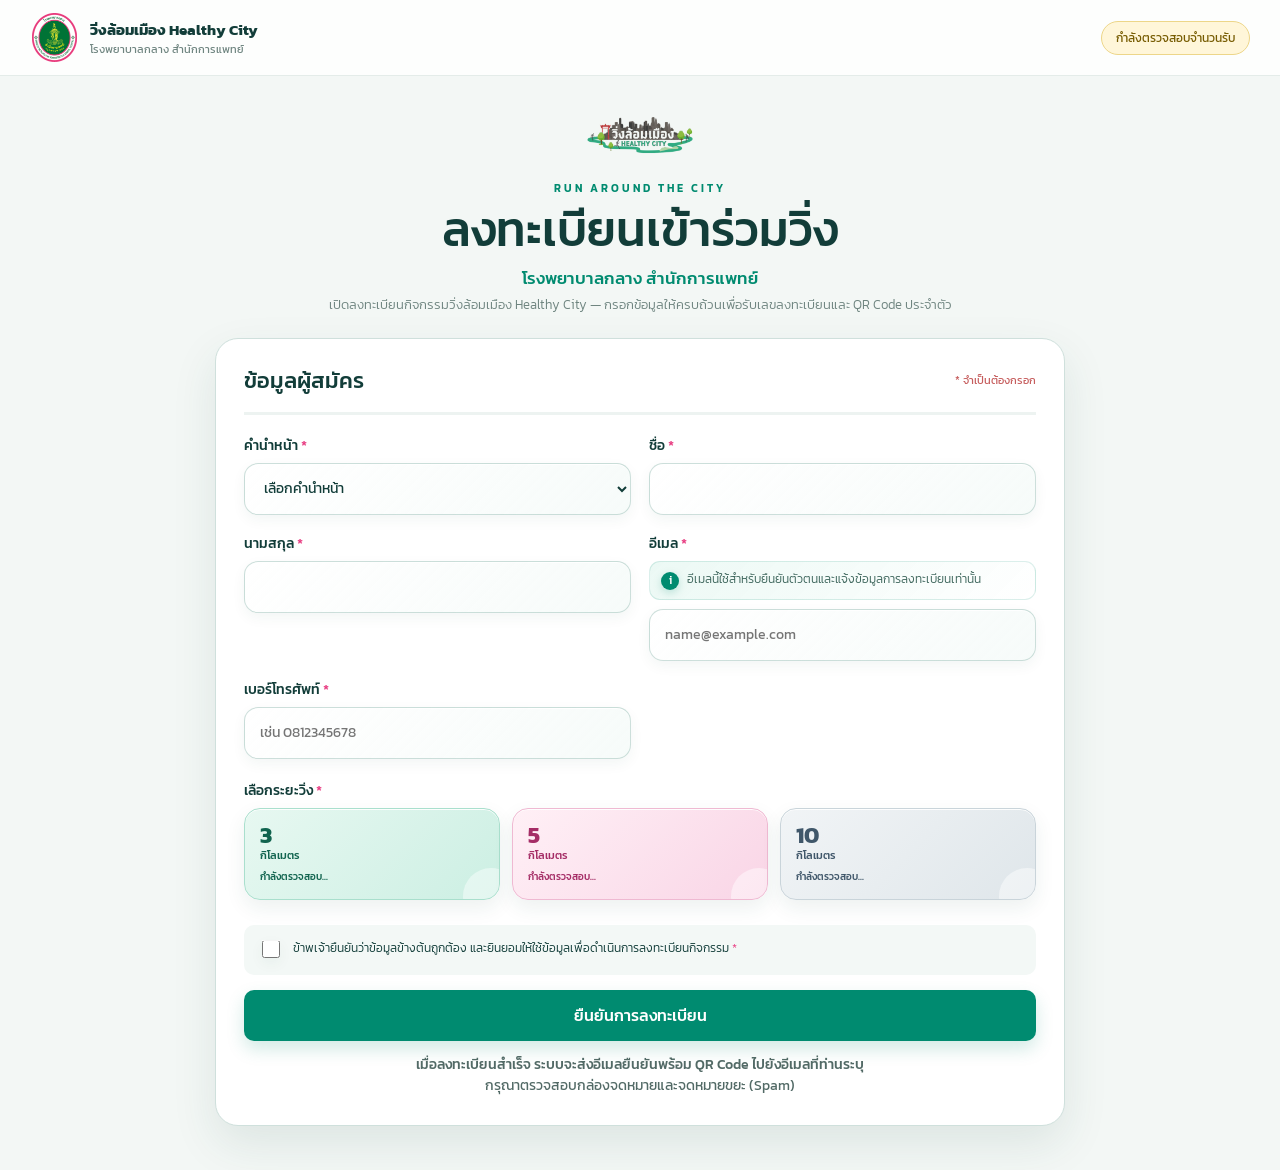
==== commit 0a7865c8: "Add files via upload" ====
--- a/index.html
+++ b/index.html
@@ -26,18 +26,17 @@
     .page{width:min(100% - 36px,1120px);margin:auto;padding:20px 0 44px}
     .hero{text-align:center;padding:0 16px 24px}.event-logo{width:170px;height:78px;object-fit:contain;mix-blend-mode:multiply}.eyebrow{margin:0;color:var(--green);font-size:11px;font-weight:600;letter-spacing:3px}
     h1{margin:7px auto 2px;font-size:clamp(30px,4vw,48px);line-height:1.12;font-weight:500}.organization{margin:8px 0 0;color:var(--green);font-size:17px;font-weight:500}.subtitle{margin:4px 0 0;color:var(--muted);font-size:13px;font-weight:300}
-    .layout{display:grid;grid-template-columns:minmax(0,2fr) minmax(245px,.85fr);gap:22px;align-items:start}
-    .card,.steps{background:#fff;border:1px solid var(--line);border-radius:23px;box-shadow:0 18px 45px rgba(28,77,67,.10)}
-    .card{padding:25px 28px 28px}.section-head{display:flex;justify-content:space-between;gap:16px;padding-bottom:15px;margin-bottom:20px;border-bottom:3px solid #edf3f1}.section-no{margin:0 0 5px;color:var(--green);font-size:11px;font-weight:600}.section-head h2{margin:0;font-size:22px;font-weight:500}.required-note{margin:0;color:#c65d5d;font-size:11px}
+    .layout{width:min(100%,850px);margin:0 auto}
+    .card{background:#fff;border:1px solid var(--line);border-radius:23px;box-shadow:0 18px 45px rgba(28,77,67,.10)}
+    .card{padding:25px 28px 28px}.section-head{display:flex;justify-content:space-between;align-items:center;gap:16px;padding-bottom:15px;margin-bottom:20px;border-bottom:3px solid #edf3f1}.section-head h2{margin:0;font-size:22px;font-weight:500}.required-note{margin:0;color:#c65d5d;font-size:11px}
     .grid{display:grid;grid-template-columns:repeat(2,minmax(0,1fr));gap:18px}.field.full{grid-column:1/-1}label{display:block;margin-bottom:7px;font-size:14px;font-weight:500}.required{color:var(--pink)}
     input,select{width:100%;min-height:52px;padding:12px 15px;color:var(--ink);font:400 14px "Kanit",sans-serif;background:linear-gradient(135deg,rgba(255,255,255,.92),rgba(244,250,248,.78));border:1px solid rgba(136,180,169,.42);border-radius:14px;outline:none;box-shadow:inset 0 1px 0 rgba(255,255,255,.92),0 5px 14px rgba(26,82,67,.05);transition:border-color .22s,box-shadow .22s,transform .22s,background .22s}input:hover,select:hover{border-color:rgba(0,139,112,.42);background:rgba(255,255,255,.96)}input:focus,select:focus{border-color:var(--green);background:#fff;box-shadow:0 0 0 4px rgba(0,139,112,.10),0 10px 24px rgba(12,92,72,.10);transform:translateY(-1px)}
     .email-note{display:flex;align-items:flex-start;gap:8px;margin:0 0 9px;padding:9px 11px;color:#3f675d;font-size:11.5px;font-weight:300;line-height:1.45;background:linear-gradient(135deg,rgba(233,248,243,.88),rgba(255,255,255,.82));border:1px solid rgba(0,139,112,.14);border-radius:11px}.email-note::before{content:"i";display:grid;place-items:center;flex:0 0 18px;height:18px;margin-top:1px;color:#fff;font-size:11px;font-weight:500;background:var(--green);border-radius:50%;box-shadow:0 3px 8px rgba(0,139,112,.22)}
     .distance-label{margin-top:3px}.distance-options{display:grid;grid-template-columns:repeat(3,1fr);gap:12px}.distance-option{position:relative}.distance-option input{position:absolute;opacity:0;pointer-events:none}.distance-option span{position:relative;display:flex;min-height:92px;padding:14px 15px;overflow:hidden;flex-direction:column;justify-content:center;border:1px solid transparent;border-radius:16px;font-size:11px;cursor:pointer;box-shadow:0 8px 20px rgba(24,77,63,.08),inset 0 1px 0 rgba(255,255,255,.9);transition:transform .2s,box-shadow .2s,border-color .2s,opacity .2s,filter .2s}.distance-option span::after{content:"";position:absolute;width:56px;height:56px;right:-20px;bottom:-25px;border-radius:50%;background:rgba(255,255,255,.44)}.distance-option:nth-child(1) span{color:#11644f;background:linear-gradient(135deg,#e7f8f1,#ccefe3);border-color:#a9dfcd}.distance-option:nth-child(2) span{color:#a52d66;background:linear-gradient(135deg,#fff0f6,#f9d5e6);border-color:#efb9d2}.distance-option:nth-child(3) span{color:#40576a;background:linear-gradient(135deg,#f1f4f6,#dfe6ea);border-color:#c9d4da}.distance-option b{font-size:23px;line-height:1;color:currentColor}.distance-status{position:relative;z-index:1;display:block;margin-top:7px;font-size:10px;font-weight:500;line-height:1.35;color:currentColor}.quota-live-note{margin:9px 2px 0;color:var(--muted);font-size:10.5px;font-weight:300}.distance-option span:hover{transform:translateY(-2px);box-shadow:0 12px 26px rgba(24,77,63,.13),inset 0 1px 0 rgba(255,255,255,.95)}.distance-option input:focus-visible+span{outline:3px solid rgba(0,139,112,.22);outline-offset:2px}.distance-option input:checked+span{transform:translateY(-3px);border-color:var(--green);box-shadow:0 0 0 3px rgba(0,139,112,.15),0 14px 28px rgba(16,94,73,.16)}.distance-option input:checked+span::before{content:"✓";position:absolute;display:grid;place-items:center;top:9px;right:9px;width:22px;height:22px;color:#fff;font-size:12px;font-weight:500;background:var(--green);border-radius:50%;box-shadow:0 4px 10px rgba(0,139,112,.25)}.distance-option.is-closed span,.distance-option input:disabled+span{opacity:.58;filter:grayscale(.55);cursor:not-allowed;box-shadow:none}.distance-option.is-closed span:hover,.distance-option input:disabled+span:hover{transform:none}
     .terms{display:flex;align-items:flex-start;gap:10px;padding:14px;margin:18px 0 15px;background:#f3f8f6;border-radius:10px}.terms input{flex:0 0 auto;width:18px;min-height:18px;margin-top:1px;accent-color:var(--green)}.terms label{margin:0;font-size:12px;font-weight:300;line-height:1.55}
-    button{width:100%;min-height:51px;padding:11px 18px;color:#fff;font:500 16px "Kanit",sans-serif;background:var(--green);border:0;border-radius:10px;cursor:pointer;box-shadow:0 8px 18px rgba(0,139,112,.18);transition:.2s}button:hover{background:#00765f;transform:translateY(-1px)}button:disabled{opacity:.62;cursor:wait;transform:none}.privacy{margin:12px 0 0;color:var(--muted);text-align:center;font-size:11px}
-    .steps{padding:25px 22px}.steps small{color:var(--green);font-weight:600}.steps h2{margin:5px 0 22px;font-size:20px;font-weight:500}.step{display:grid;grid-template-columns:29px 1fr;gap:11px;position:relative;padding-bottom:21px}.step:not(:last-of-type)::after{content:"";position:absolute;left:14px;top:29px;width:1px;height:calc(100% - 18px);background:#bfe4d9}.step-no{display:grid;place-items:center;width:29px;height:29px;color:var(--green);background:#dff3ed;border-radius:50%;font-size:11px;z-index:1}.step b{display:block;font-size:13px}.step p{margin:2px 0 0;color:var(--muted);font-size:10px;font-weight:300}.bib-note{display:flex;gap:10px;padding:14px;margin-top:5px;color:#765b00;background:#fff9e8;border:1px solid #eed48c;border-radius:12px;font-size:11px}.bib-icon{display:grid;place-items:center;width:27px;height:27px;background:#fff1bd;border-radius:7px;font-weight:700}
-    .modal{position:fixed;z-index:10;inset:0;display:none;align-items:flex-start;justify-content:center;padding:38px 18px;overflow:auto;background:#f3f7f5}.modal.show{display:flex}.dialog{width:min(100%,690px);padding:40px;text-align:center;background:#fff;border:1px solid var(--line);border-radius:25px;box-shadow:0 22px 55px rgba(28,77,67,.12)}.icon{display:grid;place-items:center;width:68px;height:68px;margin:0 auto 17px;color:#fff;background:var(--green);border-radius:50%;font-size:35px;box-shadow:0 10px 25px rgba(0,139,112,.22)}.dialog.error .icon{background:var(--danger)}.dialog.warning .icon{background:#e89b1c}.dialog h2{margin:0 0 8px;font-size:36px;font-weight:500}.dialog p{margin:0 0 20px;color:var(--muted);line-height:1.6}.runner-id{padding:20px;margin:0 0 18px;text-align:left;color:var(--ink);background:#f8fbfa;border:1px dashed #a8cbc2;border-radius:15px;font-size:19px;font-weight:600}.link{display:block;margin:0 0 16px;color:var(--green);font-weight:500}.dialog-actions{display:grid;grid-template-columns:1fr;gap:11px}.dialog-actions.two-actions{grid-template-columns:1fr 1fr}.secondary-button{color:var(--green);background:#fff;border:1px solid var(--green);box-shadow:none}.secondary-button:hover{background:#f1faf7}
-    @media(max-width:780px){.topbar{padding:9px 15px}.brand-text{display:none}.page{width:min(100% - 20px,1120px);padding-top:14px}.hero{padding-bottom:18px}.event-logo{width:145px;height:65px}h1{font-size:31px}.organization{font-size:14px}.layout{grid-template-columns:1fr}.steps{order:-1}.card{padding:22px 17px}.grid{grid-template-columns:1fr}.field.full{grid-column:auto}.dialog{padding:29px 18px}.dialog h2{font-size:29px}.dialog-actions,.dialog-actions.two-actions{grid-template-columns:1fr}}
+    button{width:100%;min-height:51px;padding:11px 18px;color:#fff;font:500 16px "Kanit",sans-serif;background:var(--green);border:0;border-radius:10px;cursor:pointer;box-shadow:0 8px 18px rgba(0,139,112,.18);transition:.2s}button:hover{background:#00765f;transform:translateY(-1px)}button:disabled{opacity:.62;cursor:wait;transform:none}.privacy{margin:13px 0 0;color:#526a66;text-align:center;font-size:14px;font-weight:400;line-height:1.55}.privacy strong{font-weight:500}
+    .modal{position:fixed;z-index:10;inset:0;display:none;align-items:flex-start;justify-content:center;padding:38px 18px;overflow:auto;background:#f3f7f5}.modal.show{display:flex}.dialog{width:min(100%,690px);padding:40px;text-align:center;background:#fff;border:1px solid var(--line);border-radius:25px;box-shadow:0 22px 55px rgba(28,77,67,.12)}.icon{display:grid;place-items:center;width:68px;height:68px;margin:0 auto 17px;color:#fff;background:var(--green);border-radius:50%;font-size:35px;box-shadow:0 10px 25px rgba(0,139,112,.22)}.dialog.error .icon{background:var(--danger)}.dialog.warning .icon{background:#e89b1c}.dialog h2{margin:0 0 8px;font-size:36px;font-weight:500}.dialog p{margin:0 0 20px;color:var(--muted);line-height:1.6}.runner-id{padding:20px;margin:0 0 18px;text-align:left;color:var(--ink);background:#f8fbfa;border:1px dashed #a8cbc2;border-radius:15px;font-size:19px;font-weight:600}.link{display:block;margin:0 0 16px;color:var(--green);font-weight:500}.success-next{display:grid;gap:9px;margin:0 0 18px;padding:15px;color:#42635b;text-align:left;background:#f3f8f6;border:1px solid #d7e9e4;border-radius:13px}.success-next p{margin:0;font-size:13px;line-height:1.55}.success-next strong{font-weight:500;color:var(--ink)}.dialog-actions{display:grid;grid-template-columns:1fr;gap:11px}.dialog-actions.two-actions{grid-template-columns:1fr 1fr}.secondary-button{color:var(--green);background:#fff;border:1px solid var(--green);box-shadow:none}.secondary-button:hover{background:#f1faf7}
+    @media(max-width:780px){.topbar{padding:9px 15px}.brand-text{display:none}.page{width:min(100% - 20px,1120px);padding-top:14px}.hero{padding-bottom:18px}.event-logo{width:145px;height:65px}h1{font-size:31px}.organization{font-size:14px}.card{padding:22px 17px}.grid{grid-template-columns:1fr}.field.full{grid-column:auto}.dialog{padding:29px 18px}.dialog h2{font-size:29px}.dialog-actions,.dialog-actions.two-actions{grid-template-columns:1fr}}
   </style>
 </head>
 <body>
@@ -59,7 +58,7 @@
 
     <div class="layout">
     <section class="card">
-      <div class="section-head"><div><p class="section-no">01</p><h2>ข้อมูลผู้สมัคร</h2></div><p class="required-note">* จำเป็นต้องกรอก</p></div>
+      <div class="section-head"><h2>ข้อมูลผู้สมัคร</h2><p class="required-note">* จำเป็นต้องกรอก</p></div>
       <form id="registrationForm">
         <div class="grid">
           <div class="field">
@@ -100,15 +99,9 @@
           <label for="acceptedTerms">ข้าพเจ้ายืนยันว่าข้อมูลข้างต้นถูกต้อง และยินยอมให้ใช้ข้อมูลเพื่อดำเนินการลงทะเบียนกิจกรรม <span class="required">*</span></label>
         </div>
         <button id="submitButton" type="submit">ยืนยันการลงทะเบียน</button>
-        <p class="privacy">เมื่อลงทะเบียนสำเร็จ ระบบจะส่งรายละเอียดและ QR Code ไปยังอีเมลของท่าน</p>
+        <p class="privacy"><strong>เมื่อลงทะเบียนสำเร็จ ระบบจะส่งอีเมลยืนยันพร้อม QR Code ไปยังอีเมลที่ท่านระบุ</strong><br>กรุณาตรวจสอบกล่องจดหมายและจดหมายขยะ (Spam)</p>
       </form>
     </section>
-    <aside class="steps">
-      <small>ขั้นตอน</small><h2>หลังจากกดยืนยัน</h2>
-      <div class="step"><span class="step-no">1</span><div><b>ตรวจสอบข้อมูล</b><p>ตรวจรูปแบบข้อมูลที่จำเป็น</p></div></div>
-      <div class="step"><span class="step-no">2</span><div><b>ส่งอีเมลยืนยัน</b><p>ระบบจะส่งอีเมลเพื่อยืนยันการลงทะเบียนสำเร็จ</p></div></div>
-      <div class="bib-note"><span class="bib-icon">#</span><div><b>BIB จะแจ้งให้มารับภายหลัง</b></div></div>
-    </aside>
     </div>
   </main>
 
@@ -119,6 +112,10 @@
       <p id="resultMessage"></p>
       <div class="runner-id" id="runnerId" hidden></div>
       <a class="link" id="qrLink" href="#" target="_blank" rel="noopener" hidden>เปิดข้อมูลการลงทะเบียนและ QR</a>
+      <div class="success-next" id="successNext" hidden>
+        <p><strong>ขั้นตอนถัดไป:</strong> กรุณาตรวจสอบอีเมลยืนยันและเก็บ QR Code ไว้สำหรับวันงาน</p>
+        <p><strong>กำหนดการรับ BIB</strong> จะแจ้งให้ทราบภายหลัง</p>
+      </div>
       <div class="dialog-actions">
         <button id="editRegistration" class="secondary-button" type="button" hidden>กลับไปตรวจสอบ</button>
         <button id="confirmRegistration" type="button" hidden>ยืนยัน ลงทะเบียนต่อ</button>
@@ -138,6 +135,7 @@
     const resultMessage = document.getElementById('resultMessage');
     const runnerId = document.getElementById('runnerId');
     const qrLink = document.getElementById('qrLink');
+    const successNext = document.getElementById('successNext');
     const dialogActions = document.querySelector('.dialog-actions');
     const closeModalButton = document.getElementById('closeModal');
     const editRegistrationButton = document.getElementById('editRegistration');
@@ -259,6 +257,7 @@
       runnerId.textContent = result.runnerId ? 'เลขลงทะเบียน: ' + result.runnerId : '';
       qrLink.hidden = !ok || !result.qrUrl;
       qrLink.href = result.qrUrl || '#';
+      successNext.hidden = !ok;
       editRegistrationButton.hidden = !warning;
       confirmRegistrationButton.hidden = !warning;
       closeModalButton.hidden = warning;
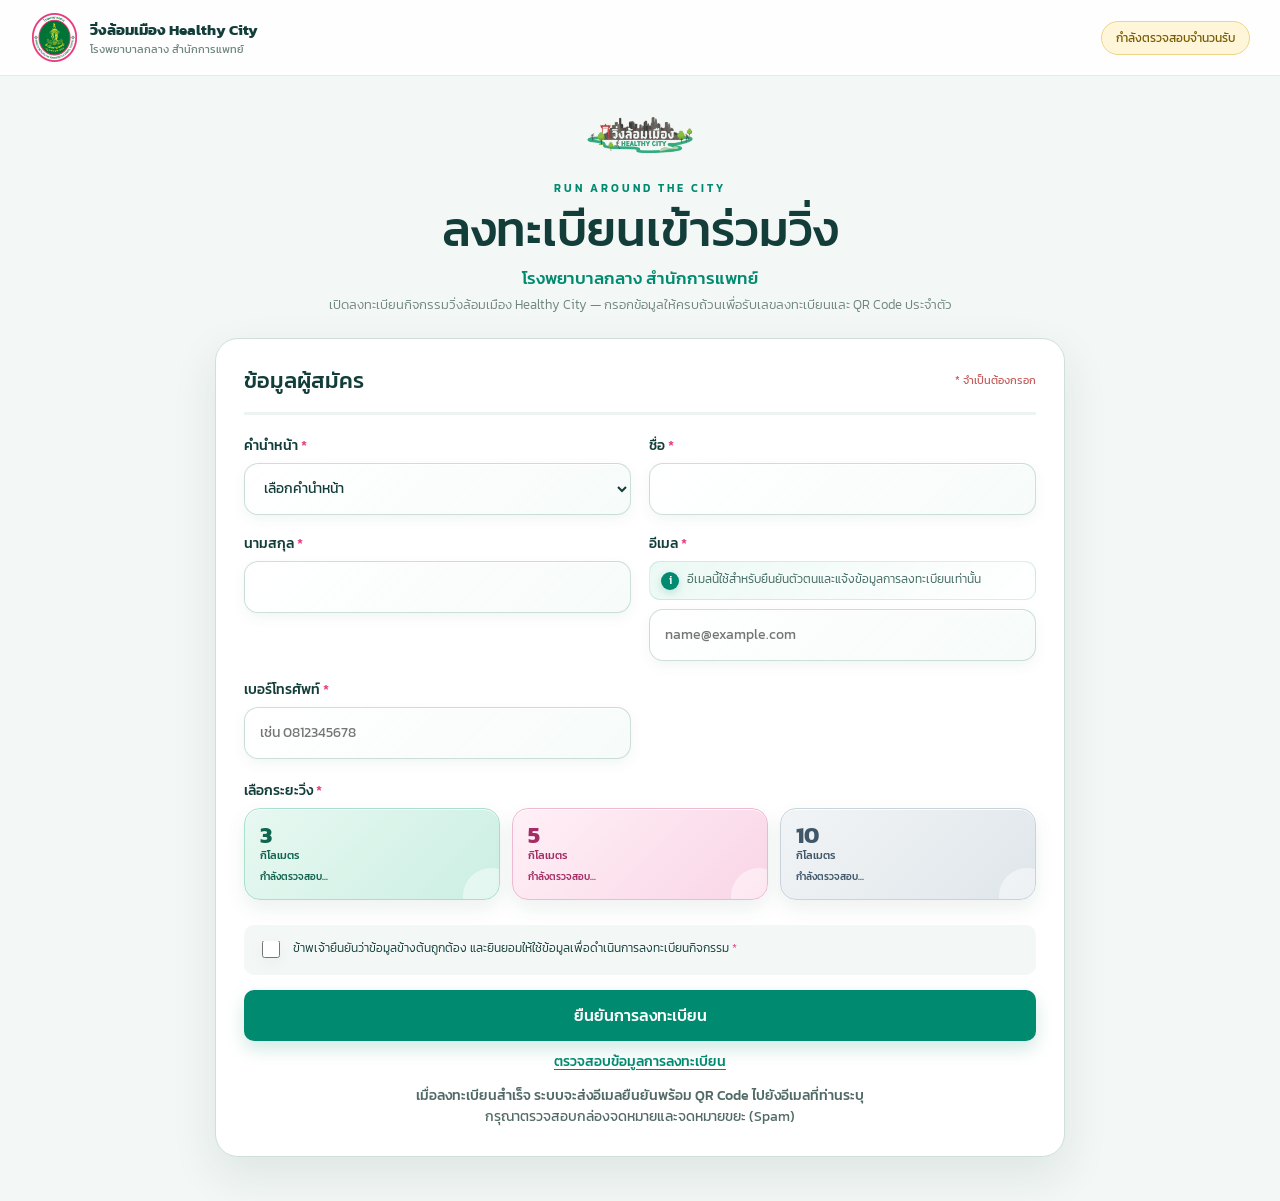
==== commit 37b6b680: "Add files via upload" ====
--- a/index.html
+++ b/index.html
@@ -3,297 +3,15 @@
 <head>
   <meta charset="UTF-8">
   <meta name="viewport" content="width=device-width, initial-scale=1">
-  <meta name="theme-color" content="#087f5b">
-  <title>ลงทะเบียนกิจกรรมวิ่งล้อมเมือง</title>
-  <style>
-    /* ฝังฟอนต์ Kanit ไว้ในไฟล์ เพื่อให้แสดงผลได้แม้เปิดแบบออฟไลน์ */
-    @font-face{font-family:'Kanit';font-style:normal;font-display:swap;font-weight:300;src:url([data-uri]) format('woff2')}
-    @font-face{font-family:'Kanit';font-style:normal;font-display:swap;font-weight:300;src:url([data-uri]) format('woff2')}
-    @font-face{font-family:'Kanit';font-style:normal;font-display:swap;font-weight:400;src:url([data-uri]) format('woff2')}
-    @font-face{font-family:'Kanit';font-style:normal;font-display:swap;font-weight:400;src:url([data-uri]) format('woff2')}
-    @font-face{font-family:'Kanit';font-style:normal;font-display:swap;font-weight:500;src:url([data-uri]) format('woff2')}
-    @font-face{font-family:'Kanit';font-style:normal;font-display:swap;font-weight:500;src:url([data-uri]) format('woff2')}
-    @font-face{font-family:'Kanit';font-style:normal;font-display:swap;font-weight:600;src:url([data-uri]) format('woff2')}
-    @font-face{font-family:'Kanit';font-style:normal;font-display:swap;font-weight:600;src:url([data-uri]) format('woff2')}
-    @font-face{font-family:'Kanit';font-style:normal;font-display:swap;font-weight:700;src:url([data-uri]) format('woff2')}
-    @font-face{font-family:'Kanit';font-style:normal;font-display:swap;font-weight:700;src:url([data-uri]) format('woff2')}
-    :root{--green:#008b70;--green-dark:#073f3b;--mint:#eaf6f2;--pink:#e83f83;--yellow:#fff6d9;--ink:#123d39;--muted:#6f8580;--line:#cfe0dc;--danger:#c73535}
-    *{box-sizing:border-box}
-    body{margin:0;min-height:100vh;font-family:"Kanit",sans-serif;color:var(--ink);background:#f3f7f5}
-    .topbar{height:76px;padding:10px 30px;display:flex;align-items:center;justify-content:space-between;background:rgba(255,255,255,.86);border-bottom:1px solid #e4ece9}
-    .brand{display:flex;align-items:center;gap:11px}.brand img{width:49px;height:49px;object-fit:contain}.brand-text strong{display:block;font-size:15px}.brand-text span{display:block;color:var(--muted);font-size:11px}
-    .status{padding:7px 14px;color:#765b00;background:var(--yellow);border:1px solid #edd689;border-radius:999px;font-size:12px}.status.closed{color:#8b3434;background:#fff0f0;border-color:#e8bebe}
-    .page{width:min(100% - 36px,1120px);margin:auto;padding:20px 0 44px}
-    .hero{text-align:center;padding:0 16px 24px}.event-logo{width:170px;height:78px;object-fit:contain;mix-blend-mode:multiply}.eyebrow{margin:0;color:var(--green);font-size:11px;font-weight:600;letter-spacing:3px}
-    h1{margin:7px auto 2px;font-size:clamp(30px,4vw,48px);line-height:1.12;font-weight:500}.organization{margin:8px 0 0;color:var(--green);font-size:17px;font-weight:500}.subtitle{margin:4px 0 0;color:var(--muted);font-size:13px;font-weight:300}
-    .layout{width:min(100%,850px);margin:0 auto}
-    .card{background:#fff;border:1px solid var(--line);border-radius:23px;box-shadow:0 18px 45px rgba(28,77,67,.10)}
-    .card{padding:25px 28px 28px}.section-head{display:flex;justify-content:space-between;align-items:center;gap:16px;padding-bottom:15px;margin-bottom:20px;border-bottom:3px solid #edf3f1}.section-head h2{margin:0;font-size:22px;font-weight:500}.required-note{margin:0;color:#c65d5d;font-size:11px}
-    .grid{display:grid;grid-template-columns:repeat(2,minmax(0,1fr));gap:18px}.field.full{grid-column:1/-1}label{display:block;margin-bottom:7px;font-size:14px;font-weight:500}.required{color:var(--pink)}
-    input,select{width:100%;min-height:52px;padding:12px 15px;color:var(--ink);font:400 14px "Kanit",sans-serif;background:linear-gradient(135deg,rgba(255,255,255,.92),rgba(244,250,248,.78));border:1px solid rgba(136,180,169,.42);border-radius:14px;outline:none;box-shadow:inset 0 1px 0 rgba(255,255,255,.92),0 5px 14px rgba(26,82,67,.05);transition:border-color .22s,box-shadow .22s,transform .22s,background .22s}input:hover,select:hover{border-color:rgba(0,139,112,.42);background:rgba(255,255,255,.96)}input:focus,select:focus{border-color:var(--green);background:#fff;box-shadow:0 0 0 4px rgba(0,139,112,.10),0 10px 24px rgba(12,92,72,.10);transform:translateY(-1px)}
-    .email-note{display:flex;align-items:flex-start;gap:8px;margin:0 0 9px;padding:9px 11px;color:#3f675d;font-size:11.5px;font-weight:300;line-height:1.45;background:linear-gradient(135deg,rgba(233,248,243,.88),rgba(255,255,255,.82));border:1px solid rgba(0,139,112,.14);border-radius:11px}.email-note::before{content:"i";display:grid;place-items:center;flex:0 0 18px;height:18px;margin-top:1px;color:#fff;font-size:11px;font-weight:500;background:var(--green);border-radius:50%;box-shadow:0 3px 8px rgba(0,139,112,.22)}
-    .distance-label{margin-top:3px}.distance-options{display:grid;grid-template-columns:repeat(3,1fr);gap:12px}.distance-option{position:relative}.distance-option input{position:absolute;opacity:0;pointer-events:none}.distance-option span{position:relative;display:flex;min-height:92px;padding:14px 15px;overflow:hidden;flex-direction:column;justify-content:center;border:1px solid transparent;border-radius:16px;font-size:11px;cursor:pointer;box-shadow:0 8px 20px rgba(24,77,63,.08),inset 0 1px 0 rgba(255,255,255,.9);transition:transform .2s,box-shadow .2s,border-color .2s,opacity .2s,filter .2s}.distance-option span::after{content:"";position:absolute;width:56px;height:56px;right:-20px;bottom:-25px;border-radius:50%;background:rgba(255,255,255,.44)}.distance-option:nth-child(1) span{color:#11644f;background:linear-gradient(135deg,#e7f8f1,#ccefe3);border-color:#a9dfcd}.distance-option:nth-child(2) span{color:#a52d66;background:linear-gradient(135deg,#fff0f6,#f9d5e6);border-color:#efb9d2}.distance-option:nth-child(3) span{color:#40576a;background:linear-gradient(135deg,#f1f4f6,#dfe6ea);border-color:#c9d4da}.distance-option b{font-size:23px;line-height:1;color:currentColor}.distance-status{position:relative;z-index:1;display:block;margin-top:7px;font-size:10px;font-weight:500;line-height:1.35;color:currentColor}.quota-live-note{margin:9px 2px 0;color:var(--muted);font-size:10.5px;font-weight:300}.distance-option span:hover{transform:translateY(-2px);box-shadow:0 12px 26px rgba(24,77,63,.13),inset 0 1px 0 rgba(255,255,255,.95)}.distance-option input:focus-visible+span{outline:3px solid rgba(0,139,112,.22);outline-offset:2px}.distance-option input:checked+span{transform:translateY(-3px);border-color:var(--green);box-shadow:0 0 0 3px rgba(0,139,112,.15),0 14px 28px rgba(16,94,73,.16)}.distance-option input:checked+span::before{content:"✓";position:absolute;display:grid;place-items:center;top:9px;right:9px;width:22px;height:22px;color:#fff;font-size:12px;font-weight:500;background:var(--green);border-radius:50%;box-shadow:0 4px 10px rgba(0,139,112,.25)}.distance-option.is-closed span,.distance-option input:disabled+span{opacity:.58;filter:grayscale(.55);cursor:not-allowed;box-shadow:none}.distance-option.is-closed span:hover,.distance-option input:disabled+span:hover{transform:none}
-    .terms{display:flex;align-items:flex-start;gap:10px;padding:14px;margin:18px 0 15px;background:#f3f8f6;border-radius:10px}.terms input{flex:0 0 auto;width:18px;min-height:18px;margin-top:1px;accent-color:var(--green)}.terms label{margin:0;font-size:12px;font-weight:300;line-height:1.55}
-    button{width:100%;min-height:51px;padding:11px 18px;color:#fff;font:500 16px "Kanit",sans-serif;background:var(--green);border:0;border-radius:10px;cursor:pointer;box-shadow:0 8px 18px rgba(0,139,112,.18);transition:.2s}button:hover{background:#00765f;transform:translateY(-1px)}button:disabled{opacity:.62;cursor:wait;transform:none}.privacy{margin:13px 0 0;color:#526a66;text-align:center;font-size:14px;font-weight:400;line-height:1.55}.privacy strong{font-weight:500}
-    .modal{position:fixed;z-index:10;inset:0;display:none;align-items:flex-start;justify-content:center;padding:38px 18px;overflow:auto;background:#f3f7f5}.modal.show{display:flex}.dialog{width:min(100%,690px);padding:40px;text-align:center;background:#fff;border:1px solid var(--line);border-radius:25px;box-shadow:0 22px 55px rgba(28,77,67,.12)}.icon{display:grid;place-items:center;width:68px;height:68px;margin:0 auto 17px;color:#fff;background:var(--green);border-radius:50%;font-size:35px;box-shadow:0 10px 25px rgba(0,139,112,.22)}.dialog.error .icon{background:var(--danger)}.dialog.warning .icon{background:#e89b1c}.dialog h2{margin:0 0 8px;font-size:36px;font-weight:500}.dialog p{margin:0 0 20px;color:var(--muted);line-height:1.6}.runner-id{padding:20px;margin:0 0 18px;text-align:left;color:var(--ink);background:#f8fbfa;border:1px dashed #a8cbc2;border-radius:15px;font-size:19px;font-weight:600}.link{display:block;margin:0 0 16px;color:var(--green);font-weight:500}.success-next{display:grid;gap:9px;margin:0 0 18px;padding:15px;color:#42635b;text-align:left;background:#f3f8f6;border:1px solid #d7e9e4;border-radius:13px}.success-next p{margin:0;font-size:13px;line-height:1.55}.success-next strong{font-weight:500;color:var(--ink)}.dialog-actions{display:grid;grid-template-columns:1fr;gap:11px}.dialog-actions.two-actions{grid-template-columns:1fr 1fr}.secondary-button{color:var(--green);background:#fff;border:1px solid var(--green);box-shadow:none}.secondary-button:hover{background:#f1faf7}
-    @media(max-width:780px){.topbar{padding:9px 15px}.brand-text{display:none}.page{width:min(100% - 20px,1120px);padding-top:14px}.hero{padding-bottom:18px}.event-logo{width:145px;height:65px}h1{font-size:31px}.organization{font-size:14px}.card{padding:22px 17px}.grid{grid-template-columns:1fr}.field.full{grid-column:auto}.dialog{padding:29px 18px}.dialog h2{font-size:29px}.dialog-actions,.dialog-actions.two-actions{grid-template-columns:1fr}}
-  </style>
+  <meta http-equiv="refresh" content="0; url=runner-regit.html">
+  <title>ลงทะเบียนวิ่งล้อมเมือง</title>
 </head>
 <body>
-  <header class="topbar">
-    <div class="brand">
-      <img src="[data-uri]